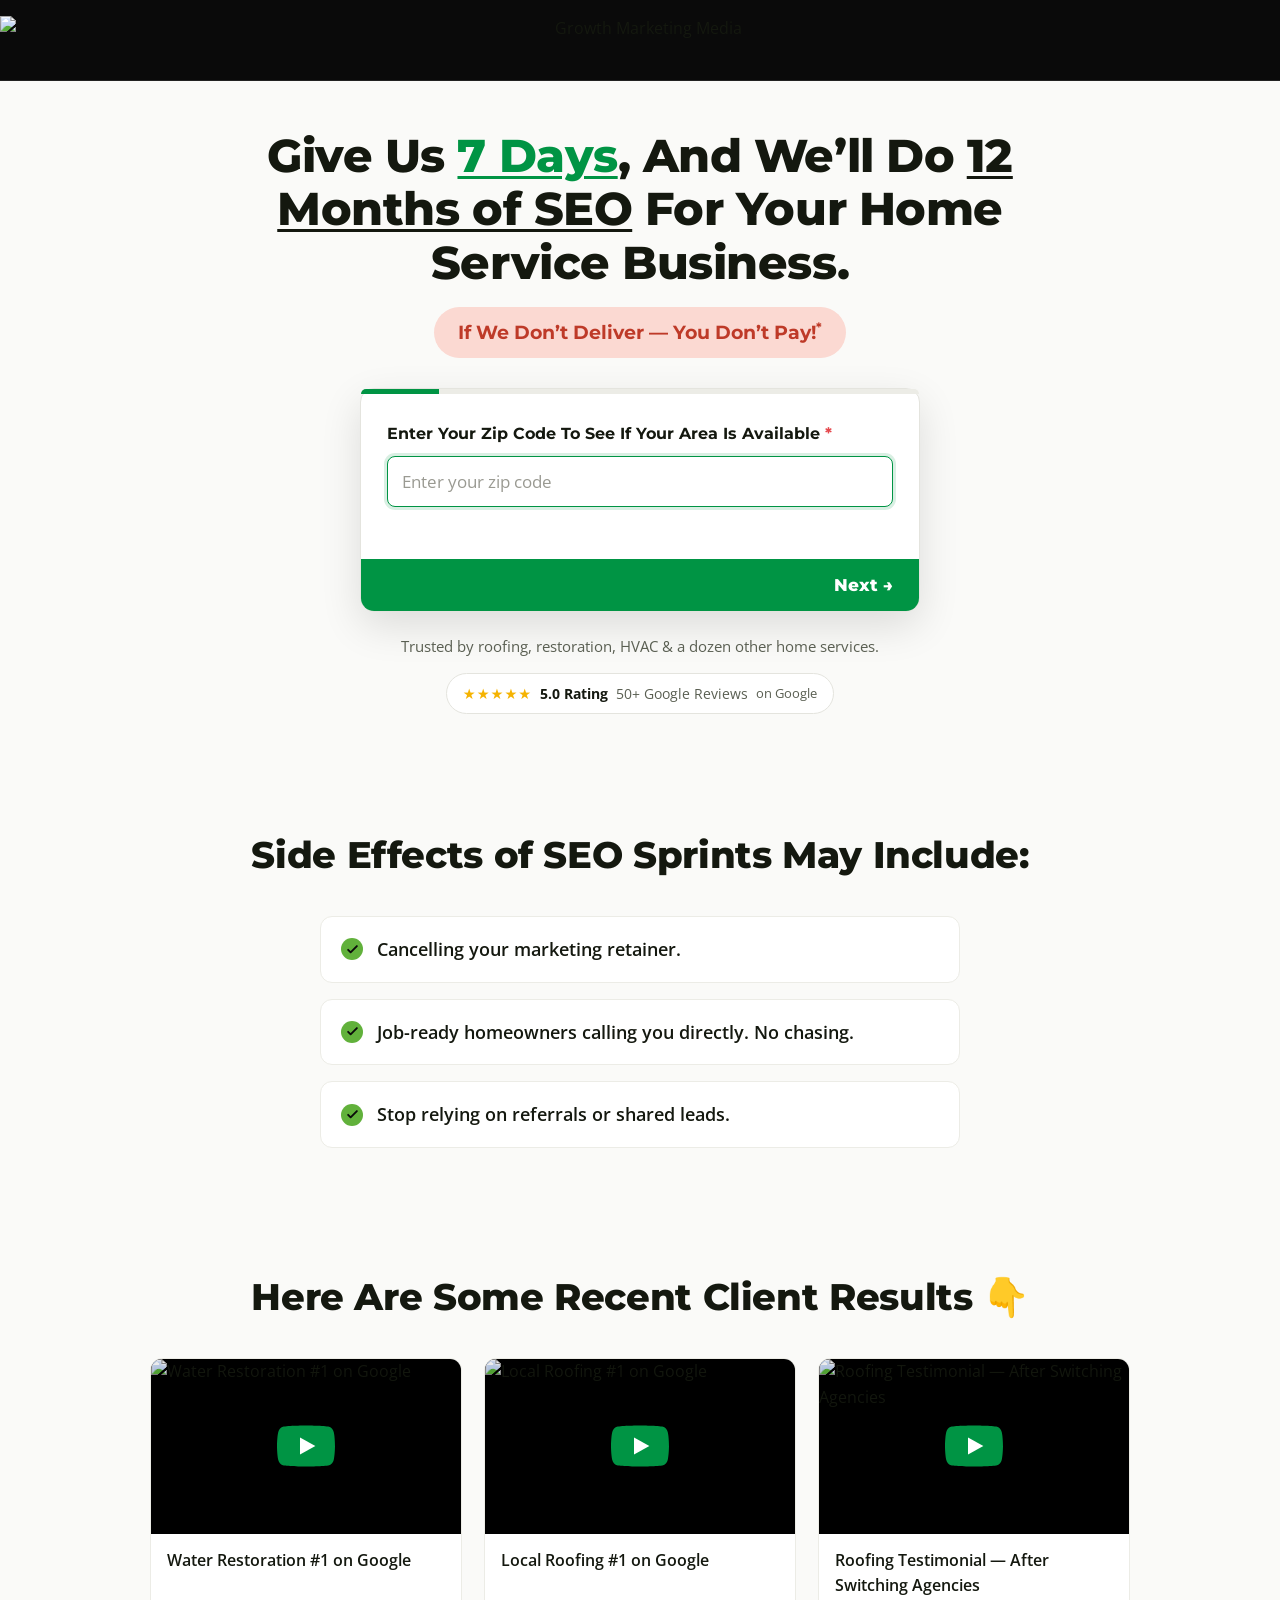
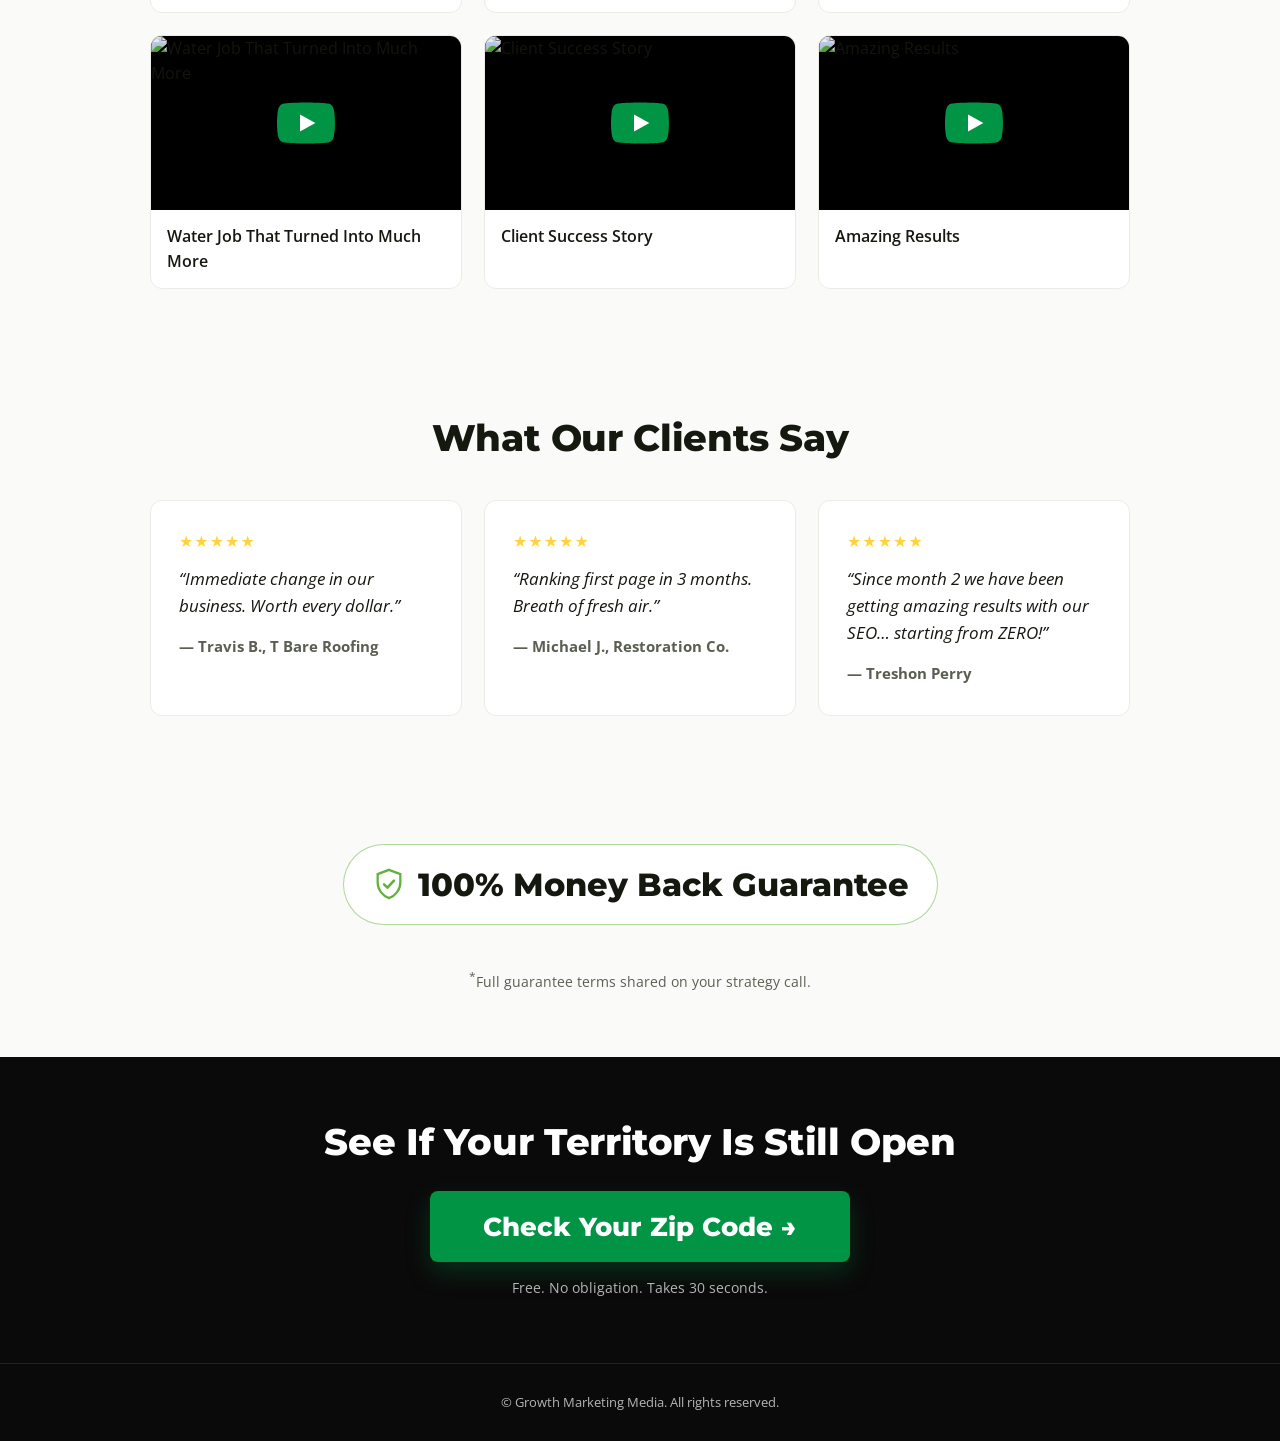
==== index.html @ 53effe3c "Remove link from terms & conditions text Co-Authored-By: Claude Opus 4.8 <noreply@anthropic.com>" ====
<!DOCTYPE html>
<html lang="en">
<head>
  <meta charset="UTF-8" />
  <meta name="viewport" content="width=device-width, initial-scale=1.0" />
  <link rel="icon" type="image/png" href="favicon.png" />
  <title>Give Us 7 Days, And We'll Do 12 Months of SEO | Growth Marketing Media</title>
  <meta name="description" content="Give us 7 days and we'll do 12 months of SEO for your home service business. If we don't deliver, you don't pay. 100% money back guarantee." />

  <link rel="preconnect" href="https://fonts.googleapis.com" />
  <link rel="preconnect" href="https://fonts.gstatic.com" crossorigin />
  <link href="https://fonts.googleapis.com/css2?family=Montserrat:wght@700;800&family=Open+Sans:wght@400;700&display=swap" rel="stylesheet" />

  <link rel="stylesheet" href="styles.css" />

  <!-- ============ Google Tag Manager (placeholder — replace GTM-XXXXXXX) ============ -->
  <script>
    // (function(w,d,s,l,i){w[l]=w[l]||[];w[l].push({'gtm.start':new Date().getTime(),event:'gtm.js'});var f=d.getElementsByTagName(s)[0],j=d.createElement(s),dl=l!='dataLayer'?'&l='+l:'';j.async=true;j.src='https://www.googletagmanager.com/gtm.js?id='+i+dl;f.parentNode.insertBefore(j,f);})(window,document,'script','dataLayer','GTM-XXXXXXX');
  </script>
  <!-- ============ End Google Tag Manager ============ -->

  <!-- Meta Pixel Code -->
  <script>
  !function(f,b,e,v,n,t,s)
  {if(f.fbq)return;n=f.fbq=function(){n.callMethod?
  n.callMethod.apply(n,arguments):n.queue.push(arguments)};
  if(!f._fbq)f._fbq=n;n.push=n;n.loaded=!0;n.version='2.0';
  n.queue=[];t=b.createElement(e);t.async=!0;
  t.src=v;s=b.getElementsByTagName(e)[0];
  s.parentNode.insertBefore(t,s)}(window, document,'script',
  'https://connect.facebook.net/en_US/fbevents.js');
  fbq('init', '284895002928666');
  fbq('init', '1673592186892757');
  fbq('track', 'PageView');
  </script>
  <noscript><img height="1" width="1" style="display:none"
  src="https://www.facebook.com/tr?id=284895002928666&ev=PageView&noscript=1"/></noscript>
  <noscript><img height="1" width="1" style="display:none"
  src="https://www.facebook.com/tr?id=1673592186892757&ev=PageView&noscript=1"/></noscript>
  <!-- End Meta Pixel Code -->
</head>
<body data-variant="A">
  <!-- ================= Header ================= -->
  <header class="site-header">
    <img src="https://growthmarketingco.com/images/logo.png" alt="Growth Marketing Media" />
  </header>

  <!-- ================= HERO — Variant A (7 Days / You Don't Pay) ================= -->
  <section class="hero">
    <div class="container">
      <h1>Give Us <u class="hl-green">7 Days</u>, And We&rsquo;ll Do <u>12 Months of SEO</u> For Your Home Service Business.</h1>
      <p class="pill-subhead">If We Don&rsquo;t Deliver &mdash; You Don&rsquo;t Pay!<sup>*</sup></p>
      <form class="multistep" novalidate>
        <div class="ms-bar"><i></i></div>
        <div class="ms-body">
          <!-- Step 1: Zip -->
          <div class="ms-step">
            <label>Enter Your Zip Code To See If Your Area Is Available <span class="req">*</span></label>
            <input class="ms-input" name="zip" type="text" inputmode="numeric" maxlength="5" placeholder="Enter your zip code" autocomplete="postal-code" />
          </div>
          <!-- Step 2: Service -->
          <div class="ms-step" hidden>
            <label>What service are you in? <span class="req">*</span></label>
            <input class="ms-input" name="service" type="text" placeholder="e.g. Roofing, Restoration, HVAC" autocomplete="off" />
          </div>
          <!-- Step 3: Problem -->
          <div class="ms-step" hidden>
            <label>Which problem is limiting your revenue growth? <span class="req">*</span></label>
            <div class="ms-dropdown">
              <input type="hidden" name="problem" value="" />
              <button type="button" class="ms-dd-toggle">
                <span class="ms-dd-label placeholder">Select one&hellip;</span>
                <svg class="ms-dd-caret" viewBox="0 0 12 8" xmlns="http://www.w3.org/2000/svg"><path d="M1 1l5 5 5-5" fill="none" stroke="#5A5F52" stroke-width="2" stroke-linecap="round" stroke-linejoin="round"/></svg>
              </button>
              <ul class="ms-dd-list" hidden>
                <li data-value="SEO is weak">SEO is weak</li>
                <li data-value="Ads aren't working or too expensive">Ads aren't working or too expensive</li>
                <li data-value="I have never marketed before">I have never marketed before</li>
                <li data-value="Insurance is unreliable">Insurance is unreliable</li>
                <li data-value="Other">Other</li>
              </ul>
            </div>
          </div>
          <!-- Step 3: Jobs / month -->
          <div class="ms-step" hidden>
            <label>How many jobs are you doing on average each month? <span class="req">*</span></label>
            <input class="ms-input" name="jobs_per_month" type="number" min="0" placeholder="e.g. 10" />
          </div>
          <!-- Step 3b: Investment -->
          <div class="ms-step" hidden>
            <label>How much do you have to invest in your business today? <span class="req">*</span></label>
            <div class="ms-dropdown">
              <input type="hidden" name="invest" value="" />
              <button type="button" class="ms-dd-toggle">
                <span class="ms-dd-label placeholder">Select one&hellip;</span>
                <svg class="ms-dd-caret" viewBox="0 0 12 8" xmlns="http://www.w3.org/2000/svg"><path d="M1 1l5 5 5-5" fill="none" stroke="#5A5F52" stroke-width="2" stroke-linecap="round" stroke-linejoin="round"/></svg>
              </button>
              <ul class="ms-dd-list" hidden>
                <li data-value="$0-$1000/mo">$0-$1000/mo</li>
                <li data-value="$1000-$2000/mo">$1000-$2000/mo</li>
                <li data-value="$2000/mo-$5000/mo">$2000/mo-$5000/mo</li>
                <li data-value="$5000-$10,000/mo">$5000-$10,000/mo</li>
              </ul>
            </div>
          </div>
          <!-- Step 4: Revenue -->
          <div class="ms-step" hidden>
            <label>What is the yearly revenue of your business? <span class="req">*</span></label>
            <div class="ms-dropdown">
              <input type="hidden" name="revenue" value="" />
              <button type="button" class="ms-dd-toggle">
                <span class="ms-dd-label placeholder">Select one&hellip;</span>
                <svg class="ms-dd-caret" viewBox="0 0 12 8" xmlns="http://www.w3.org/2000/svg"><path d="M1 1l5 5 5-5" fill="none" stroke="#5A5F52" stroke-width="2" stroke-linecap="round" stroke-linejoin="round"/></svg>
              </button>
              <ul class="ms-dd-list" hidden>
                <li data-value="$0-500K">$0-500K</li>
                <li data-value="$500K-$1M">$500K-$1M</li>
                <li data-value="$1M-$3M">$1M-$3M</li>
                <li data-value="$3M+">$3M+</li>
              </ul>
            </div>
          </div>
          <!-- Step 5: Contact -->
          <div class="ms-step" hidden>
            <label class="ms-label-top">Full Name <span class="req">*</span></label>
            <input class="ms-input" name="name" type="text" placeholder="Full Name" autocomplete="name" />
            <label class="ms-label-top">Name Of Your Company <span class="req">*</span></label>
            <input class="ms-input" name="company" type="text" placeholder="e.g. Steve&rsquo;s Roofing" autocomplete="organization" />
            <label class="ms-label-top">Phone <span class="req">*</span></label>
            <input class="ms-input" name="phone" type="tel" placeholder="Phone" autocomplete="tel" />
            <label class="ms-label-top">Email <span class="req">*</span></label>
            <input class="ms-input" name="email" type="email" placeholder="Email" autocomplete="email" />
            <label class="ms-check"><input name="terms" type="checkbox" /> <span>I agree to terms &amp; conditions provided by the company. By providing my phone number, I agree to receive text messages from the business.</span></label>
          </div>
          <div class="ms-error" aria-live="polite"></div>
        </div>
        <div class="ms-nav">
          <button type="button" class="ms-prev" hidden>&larr; Prev</button>
          <button type="button" class="ms-next">Next &rarr;</button>
          <button type="submit" class="ms-submit" hidden>Submit</button>
        </div>
      </form>
      <p class="trust-line">Trusted by roofing, restoration, HVAC &amp; a dozen other home services.</p>
      <span class="google-badge">
        <span class="stars">&#9733;&#9733;&#9733;&#9733;&#9733;</span>
        <span class="rating">5.0 Rating</span>
        <span class="reviews">50+ Google Reviews</span>
        <span class="g-label">on Google</span>
      </span>
    </div>
  </section>

  <!-- ================= BELOW THE FOLD ================= -->

  <!-- ----- Side Effects ----- -->
  <section class="section section-light">
    <div class="container">
      <h2 class="section-title">Side Effects of SEO Sprints May Include:</h2>
      <ul class="effects-list">
        <li>Cancelling your marketing retainer.</li>
        <li>Job-ready homeowners calling you directly. No chasing.</li>
        <li>Stop relying on referrals or shared leads.</li>
      </ul>
    </div>
  </section>

  <!-- ----- Client Results (videos) ----- -->
  <section class="section section-light">
    <div class="container">
      <h2 class="section-title">Here Are Some Recent Client Results &#128071;</h2>
      <div class="video-grid">
        <a class="video-card" href="https://www.youtube.com/watch?v=kqRKnn6uN8o" target="_blank" rel="noopener">
          <div class="video-thumb">
            <img src="https://img.youtube.com/vi/kqRKnn6uN8o/hqdefault.jpg" alt="Water Restoration #1 on Google" loading="lazy" />
            <span class="play"><svg viewBox="0 0 68 48" xmlns="http://www.w3.org/2000/svg"><path d="M66.5 7.7c-.8-2.9-2.5-5.4-5.4-6.2C55.8.1 34 0 34 0S12.2.1 6.9 1.5C4 2.3 2.3 4.8 1.5 7.7.1 13 0 24 0 24s.1 11 1.5 16.3c.8 2.9 2.5 5.4 5.4 6.2C12.2 47.9 34 48 34 48s21.8-.1 27.1-1.5c2.9-.8 4.6-3.3 5.4-6.2C67.9 35 68 24 68 24s-.1-11-1.5-16.3z" fill="#009444"/><path d="M27 34l18-10-18-10v20z" fill="#fff"/></svg></span>
          </div>
          <div class="vtitle">Water Restoration #1 on Google</div>
        </a>
        <a class="video-card" href="https://www.youtube.com/watch?v=AoOlJl_JYmI" target="_blank" rel="noopener">
          <div class="video-thumb">
            <img src="https://img.youtube.com/vi/AoOlJl_JYmI/hqdefault.jpg" alt="Local Roofing #1 on Google" loading="lazy" />
            <span class="play"><svg viewBox="0 0 68 48" xmlns="http://www.w3.org/2000/svg"><path d="M66.5 7.7c-.8-2.9-2.5-5.4-5.4-6.2C55.8.1 34 0 34 0S12.2.1 6.9 1.5C4 2.3 2.3 4.8 1.5 7.7.1 13 0 24 0 24s.1 11 1.5 16.3c.8 2.9 2.5 5.4 5.4 6.2C12.2 47.9 34 48 34 48s21.8-.1 27.1-1.5c2.9-.8 4.6-3.3 5.4-6.2C67.9 35 68 24 68 24s-.1-11-1.5-16.3z" fill="#009444"/><path d="M27 34l18-10-18-10v20z" fill="#fff"/></svg></span>
          </div>
          <div class="vtitle">Local Roofing #1 on Google</div>
        </a>
        <a class="video-card" href="https://www.youtube.com/watch?v=LcBj6KC1_JU" target="_blank" rel="noopener">
          <div class="video-thumb">
            <img src="https://img.youtube.com/vi/LcBj6KC1_JU/hqdefault.jpg" alt="Roofing Testimonial — After Switching Agencies" loading="lazy" />
            <span class="play"><svg viewBox="0 0 68 48" xmlns="http://www.w3.org/2000/svg"><path d="M66.5 7.7c-.8-2.9-2.5-5.4-5.4-6.2C55.8.1 34 0 34 0S12.2.1 6.9 1.5C4 2.3 2.3 4.8 1.5 7.7.1 13 0 24 0 24s.1 11 1.5 16.3c.8 2.9 2.5 5.4 5.4 6.2C12.2 47.9 34 48 34 48s21.8-.1 27.1-1.5c2.9-.8 4.6-3.3 5.4-6.2C67.9 35 68 24 68 24s-.1-11-1.5-16.3z" fill="#009444"/><path d="M27 34l18-10-18-10v20z" fill="#fff"/></svg></span>
          </div>
          <div class="vtitle">Roofing Testimonial &mdash; After Switching Agencies</div>
        </a>
        <a class="video-card" href="https://www.youtube.com/watch?v=RVPh9yJCx_Q" target="_blank" rel="noopener">
          <div class="video-thumb">
            <img src="https://img.youtube.com/vi/RVPh9yJCx_Q/hqdefault.jpg" alt="Water Job That Turned Into Much More" loading="lazy" />
            <span class="play"><svg viewBox="0 0 68 48" xmlns="http://www.w3.org/2000/svg"><path d="M66.5 7.7c-.8-2.9-2.5-5.4-5.4-6.2C55.8.1 34 0 34 0S12.2.1 6.9 1.5C4 2.3 2.3 4.8 1.5 7.7.1 13 0 24 0 24s.1 11 1.5 16.3c.8 2.9 2.5 5.4 5.4 6.2C12.2 47.9 34 48 34 48s21.8-.1 27.1-1.5c2.9-.8 4.6-3.3 5.4-6.2C67.9 35 68 24 68 24s-.1-11-1.5-16.3z" fill="#009444"/><path d="M27 34l18-10-18-10v20z" fill="#fff"/></svg></span>
          </div>
          <div class="vtitle">Water Job That Turned Into Much More</div>
        </a>
        <a class="video-card" href="https://www.youtube.com/watch?v=uoGgsMHXrVA" target="_blank" rel="noopener">
          <div class="video-thumb">
            <img src="https://img.youtube.com/vi/uoGgsMHXrVA/hqdefault.jpg" alt="Client Success Story" loading="lazy" />
            <span class="play"><svg viewBox="0 0 68 48" xmlns="http://www.w3.org/2000/svg"><path d="M66.5 7.7c-.8-2.9-2.5-5.4-5.4-6.2C55.8.1 34 0 34 0S12.2.1 6.9 1.5C4 2.3 2.3 4.8 1.5 7.7.1 13 0 24 0 24s.1 11 1.5 16.3c.8 2.9 2.5 5.4 5.4 6.2C12.2 47.9 34 48 34 48s21.8-.1 27.1-1.5c2.9-.8 4.6-3.3 5.4-6.2C67.9 35 68 24 68 24s-.1-11-1.5-16.3z" fill="#009444"/><path d="M27 34l18-10-18-10v20z" fill="#fff"/></svg></span>
          </div>
          <div class="vtitle">Client Success Story</div>
        </a>
        <a class="video-card" href="https://www.youtube.com/watch?v=iVF5B9qlUJM" target="_blank" rel="noopener">
          <div class="video-thumb">
            <img src="https://img.youtube.com/vi/iVF5B9qlUJM/hqdefault.jpg" alt="Amazing Results" loading="lazy" />
            <span class="play"><svg viewBox="0 0 68 48" xmlns="http://www.w3.org/2000/svg"><path d="M66.5 7.7c-.8-2.9-2.5-5.4-5.4-6.2C55.8.1 34 0 34 0S12.2.1 6.9 1.5C4 2.3 2.3 4.8 1.5 7.7.1 13 0 24 0 24s.1 11 1.5 16.3c.8 2.9 2.5 5.4 5.4 6.2C12.2 47.9 34 48 34 48s21.8-.1 27.1-1.5c2.9-.8 4.6-3.3 5.4-6.2C67.9 35 68 24 68 24s-.1-11-1.5-16.3z" fill="#009444"/><path d="M27 34l18-10-18-10v20z" fill="#fff"/></svg></span>
          </div>
          <div class="vtitle">Amazing Results</div>
        </a>
      </div>
    </div>
  </section>

  <!-- ----- Testimonials ----- -->
  <section class="section section-light">
    <div class="container">
      <h2 class="section-title">What Our Clients Say</h2>
      <div class="quotes-grid">
        <div class="quote-card">
          <div class="stars">&#9733;&#9733;&#9733;&#9733;&#9733;</div>
          <blockquote>&ldquo;Immediate change in our business. Worth every dollar.&rdquo;</blockquote>
          <cite>&mdash; Travis B., T Bare Roofing</cite>
        </div>
        <div class="quote-card">
          <div class="stars">&#9733;&#9733;&#9733;&#9733;&#9733;</div>
          <blockquote>&ldquo;Ranking first page in 3 months. Breath of fresh air.&rdquo;</blockquote>
          <cite>&mdash; Michael J., Restoration Co.</cite>
        </div>
        <div class="quote-card">
          <div class="stars">&#9733;&#9733;&#9733;&#9733;&#9733;</div>
          <blockquote>&ldquo;Since month 2 we have been getting amazing results with our SEO&hellip; starting from ZERO!&rdquo;</blockquote>
          <cite>&mdash; Treshon Perry</cite>
        </div>
      </div>
    </div>
  </section>

  <!-- ----- 100% Money Back Guarantee ----- -->
  <section class="section section-light">
    <div class="container">
      <div class="guarantee">
        <div class="guarantee-badge">
          <svg viewBox="0 0 24 24" xmlns="http://www.w3.org/2000/svg" aria-hidden="true"><path d="M12 2l8 3v6c0 5-3.4 9.4-8 11-4.6-1.6-8-6-8-11V5l8-3z" fill="none" stroke="#61B13B" stroke-width="1.6"/><path d="M8.5 12.2l2.4 2.4 4.6-5" fill="none" stroke="#61B13B" stroke-width="1.8" stroke-linecap="round" stroke-linejoin="round"/></svg>
          <span>100% Money Back Guarantee</span>
        </div>
        <p class="cta-micro"><sup>*</sup>Full guarantee terms shared on your strategy call.</p>
      </div>
    </div>
  </section>

  <!-- ----- Bottom CTA ----- -->
  <section class="section section-dark cta-block">
    <div class="container">
      <h2>See If Your Territory Is Still Open</h2>
      <button class="btn btn-lg btn-cta" data-scroll-to-form>Check Your Zip Code &rarr;</button>
      <p class="cta-micro">Free. No obligation. Takes 30 seconds.</p>
    </div>
  </section>

  <!-- ================= Footer ================= -->
  <footer class="site-footer">
    &copy; Growth Marketing Media. All rights reserved.
  </footer>

  <script src="script.js"></script>
</body>
</html>
---- styles.css ----
/* ==========================================================================
   GMM Lead-Gen Funnel — Shared Design System
   Brand matches growthmarketingco.com
   ========================================================================== */

:root {
  /* Colors */
  --bg-dark: #0A0A0A;
  --bg-dark-alt: #101510;
  --bg-light: #FAFAF8;
  --text-on-dark: #FFFFFF;
  --text-on-light: #14180F;
  --accent: #61B13B;
  --accent-hover: #4A8A2D;
  --border: #222222;
  --red: #E5484D;
  --yellow: #FFD43B;

  /* CTA + reference (closers.io) styling */
  --cta: #009444;
  --cta-hover: #007D39;
  --pill-bg: #FBD9D2;
  --pill-text: #BE3A28;
  --muted-on-dark: #B5B5B5;
  --muted-on-light: #5A5F52;

  /* Type */
  --font-head: 'Montserrat', system-ui, sans-serif;
  --font-body: 'Open Sans', system-ui, sans-serif;

  /* Layout */
  --maxw: 1080px;
  --radius: 8px;
}

* { box-sizing: border-box; margin: 0; padding: 0; }

html { scroll-behavior: smooth; }

body {
  font-family: var(--font-body);
  color: var(--text-on-light);
  background: var(--bg-light);
  line-height: 1.6;
  -webkit-font-smoothing: antialiased;
}

h1, h2, h3, h4 {
  font-family: var(--font-head);
  font-weight: 800;
  line-height: 1.15;
  letter-spacing: -0.01em;
}

img { max-width: 100%; display: block; }

.container { width: 100%; max-width: var(--maxw); margin: 0 auto; padding: 0 20px; }

/* ---------- Header ---------- */
.site-header {
  background: var(--bg-dark);
  padding: 16px 0;
  text-align: center;
  border-bottom: 1px solid var(--border);
}
.site-header img { height: 48px; max-height: 48px; width: auto; margin: 0 auto; }

/* ---------- Buttons ---------- */
.btn {
  display: inline-flex;
  align-items: center;
  justify-content: center;
  gap: 8px;
  background: var(--accent);
  color: #0A0A0A;
  font-family: var(--font-head);
  font-weight: 800;
  font-size: 1.05rem;
  text-decoration: none;
  border: none;
  border-radius: var(--radius);
  padding: 16px 32px;
  cursor: pointer;
  transition: background 0.18s ease, transform 0.18s ease;
  text-align: center;
}
.btn:hover { background: var(--accent-hover); transform: translateY(-1px); }
.btn-lg { font-size: 1.2rem; padding: 18px 40px; width: 100%; max-width: 420px; }

/* Red CTA (reference style) */
.btn-cta {
  background: var(--cta);
  color: #fff;
  font-size: clamp(1.2rem, 3vw, 1.6rem);
  padding: 20px 48px;
  border-radius: 8px;
  box-shadow: 0 10px 24px rgba(0,148,68,0.28);
}
.btn-cta:hover { background: var(--cta-hover); }

/* ---------- Multi-step lead form ---------- */
.multistep {
  max-width: 560px;
  margin: 0 auto;
  background: #fff;
  border: 1px solid #E4E4DE;
  border-radius: 14px;
  box-shadow: 0 14px 40px rgba(0,0,0,0.12);
  text-align: left;
}
.ms-bar { height: 5px; background: #ECECE6; overflow: hidden; border-radius: 13px 13px 0 0; }
.ms-bar > i { display: block; height: 100%; width: 20%; background: var(--cta); transition: width 0.3s ease; }
.ms-body { padding: 26px 26px 22px; }
.ms-step label {
  display: block;
  font-family: var(--font-head);
  font-weight: 700;
  font-size: 1.02rem;
  color: var(--text-on-light);
  margin-bottom: 10px;
}
.ms-step .ms-label-top { margin-top: 16px; }
.ms-step .ms-label-top:first-child { margin-top: 0; }
.req { color: var(--red); }
.ms-input {
  width: 100%;
  background: #fff;
  border: 1px solid #D6D6CF;
  border-radius: 8px;
  font-size: 1.05rem;
  font-family: var(--font-body);
  padding: 13px 14px;
  color: var(--text-on-light);
}
.ms-input::placeholder { color: #9A9A92; }
.ms-input:focus { outline: none; border-color: var(--cta); box-shadow: 0 0 0 3px rgba(0,148,68,0.15); }
select.ms-input { appearance: auto; cursor: pointer; }

/* custom dropdown (stays inside the card, wraps long options) */
.ms-dropdown { position: relative; }
.ms-dd-toggle {
  width: 100%;
  display: flex;
  align-items: center;
  justify-content: space-between;
  gap: 10px;
  background: #fff;
  border: 1px solid #D6D6CF;
  border-radius: 8px;
  font-size: 1.05rem;
  font-family: var(--font-body);
  padding: 13px 14px;
  color: var(--text-on-light);
  cursor: pointer;
  text-align: left;
  line-height: 1.3;
}
.ms-dd-toggle .ms-dd-label.placeholder { color: #9A9A92; }
.ms-dd-caret { width: 13px; height: 13px; flex: 0 0 auto; transition: transform 0.2s ease; }
.ms-dropdown.open .ms-dd-caret { transform: rotate(180deg); }
.ms-dropdown.open .ms-dd-toggle { border-color: var(--cta); box-shadow: 0 0 0 3px rgba(0,148,68,0.15); }
.ms-dd-list {
  position: absolute;
  left: 0; right: 0;
  top: calc(100% + 6px);
  z-index: 40;
  margin: 0;
  padding: 6px;
  list-style: none;
  background: #fff;
  border: 1px solid #E4E4DE;
  border-radius: 10px;
  box-shadow: 0 14px 36px rgba(0,0,0,0.14);
  max-height: 260px;
  overflow-y: auto;
}
.ms-dd-list li {
  padding: 11px 12px;
  border-radius: 7px;
  cursor: pointer;
  font-size: 1rem;
  line-height: 1.3;
}
.ms-dd-list li:hover { background: #EAF6E5; }
.ms-check {
  display: flex;
  gap: 10px;
  align-items: flex-start;
  margin-top: 18px;
  font-family: var(--font-body);
  font-weight: 400;
  font-size: 0.88rem;
  color: var(--muted-on-light);
}
.ms-check input { margin-top: 3px; flex: 0 0 auto; }
.ms-check a { color: var(--cta); }
.ms-error { color: var(--red); font-size: 0.85rem; min-height: 18px; margin-top: 12px; }
.ms-nav {
  display: flex;
  align-items: stretch;
  background: var(--cta);
  overflow: hidden;
  border-radius: 0 0 13px 13px;
}
.ms-nav button {
  background: transparent;
  border: none;
  color: #fff;
  font-family: var(--font-head);
  font-weight: 800;
  font-size: 1.05rem;
  padding: 16px 26px;
  cursor: pointer;
  transition: background 0.18s ease;
}
.ms-prev { margin-right: auto; }
.ms-next, .ms-submit { margin-left: auto; background: rgba(0,0,0,0.14); }
.ms-nav button:hover { background: rgba(0,0,0,0.2); }

/* ---------- Sections ---------- */
.section { padding: 64px 0; }
.section-dark { background: var(--bg-dark); color: var(--text-on-dark); }
.section-darker { background: var(--bg-dark-alt); color: var(--text-on-dark); }
.section-light { background: var(--bg-light); color: var(--text-on-light); }

/* ---------- Hero (light, VSL/closers.io style) ---------- */
.hero {
  background: var(--bg-light);
  color: var(--text-on-light);
  padding: 48px 0 56px;
  text-align: center;
}
.hero h1 {
  font-size: clamp(1.9rem, 4.6vw, 2.9rem);
  max-width: 900px;
  margin: 0 auto 18px;
  color: var(--text-on-light);
}
/* underlined keywords, like the reference */
.hero h1 u {
  text-decoration: underline;
  text-decoration-thickness: 3px;
  text-underline-offset: 4px;
}

/* salmon-pink pill subline */
.pill-subhead {
  display: inline-block;
  background: var(--pill-bg);
  color: var(--pill-text);
  font-family: var(--font-head);
  font-weight: 700;
  font-size: clamp(0.95rem, 2.2vw, 1.2rem);
  border-radius: 100px;
  padding: 10px 24px;
  margin: 0 auto 30px;
}
.pill-subhead sup { font-size: 0.7em; }

/* centered video slot */
.video-slot {
  max-width: 860px;
  margin: 0 auto 32px;
}
.video-frame {
  position: relative;
  width: 100%;
  aspect-ratio: 16 / 9;
  border-radius: 14px;
  overflow: hidden;
  background: #0A0A0A;
  box-shadow: 0 18px 50px rgba(0,0,0,0.18);
  border: 1px solid #E4E4DE;
}
.video-frame iframe,
.video-frame video { position: absolute; inset: 0; width: 100%; height: 100%; border: 0; }
.video-placeholder {
  position: absolute; inset: 0;
  display: flex; flex-direction: column;
  align-items: center; justify-content: center;
  gap: 14px;
  background:
    radial-gradient(120% 120% at 50% 0%, #1a1f17 0%, #0A0A0A 70%);
  color: #cfcfcf;
}
.video-placeholder .vp-play {
  width: 74px; height: 74px;
  display: flex; align-items: center; justify-content: center;
}
.video-placeholder .vp-play svg { width: 74px; height: 74px; }
.video-placeholder p { font-family: var(--font-head); font-weight: 700; font-size: 0.95rem; letter-spacing: 0.04em; text-transform: uppercase; }

.hl-yellow { color: var(--yellow); }
.hl-green { color: var(--cta); }

/* Trust line + Google badge */
.trust-line {
  font-size: 0.95rem;
  color: var(--muted-on-light);
  margin: 22px auto 14px;
  max-width: 560px;
}
.google-badge {
  display: inline-flex;
  align-items: center;
  gap: 8px;
  background: #fff;
  border: 1px solid #E4E4DE;
  border-radius: 100px;
  padding: 8px 16px;
  font-size: 0.9rem;
  color: var(--text-on-light);
}
.google-badge .stars { color: #F5B301; letter-spacing: 1px; }
.google-badge .rating { font-weight: 700; }
.google-badge .reviews { color: var(--muted-on-light); }
.google-badge .g-label { color: var(--muted-on-light); font-size: 0.82rem; }

/* ---------- Qualifier bar ---------- */
.qualifier {
  background: var(--bg-dark-alt);
  color: var(--text-on-dark);
  border-left: 4px solid var(--accent);
  text-align: center;
  padding: 18px 24px;
  font-size: 1rem;
  font-weight: 600;
}
.qualifier .container { max-width: 820px; }

/* ---------- Reasons grid ---------- */
.section-title {
  text-align: center;
  font-size: clamp(1.6rem, 4vw, 2.3rem);
  margin-bottom: 40px;
}
.reasons-grid {
  display: grid;
  grid-template-columns: repeat(2, 1fr);
  gap: 22px;
  max-width: 920px;
  margin: 0 auto;
}
.reason-card {
  background: #fff;
  border: 1px solid #ECECE6;
  border-radius: 12px;
  padding: 28px;
}
.reason-card .num {
  font-family: var(--font-head);
  font-weight: 800;
  font-size: 1.1rem;
  color: var(--accent);
  margin-bottom: 6px;
}
.reason-card h3 { font-size: 1.2rem; margin-bottom: 10px; }
.reason-card p { color: var(--muted-on-light); font-size: 0.98rem; }

/* ---------- Side effects list ---------- */
.effects-list {
  list-style: none;
  max-width: 640px;
  margin: 0 auto;
  display: grid;
  gap: 16px;
}
.effects-list li {
  position: relative;
  padding: 18px 22px 18px 56px;
  background: #fff;
  border: 1px solid #ECECE6;
  border-radius: 12px;
  font-size: 1.12rem;
  font-weight: 600;
  color: var(--text-on-light);
}
.effects-list li::before {
  content: "";
  position: absolute;
  left: 20px; top: 50%;
  width: 22px; height: 22px;
  transform: translateY(-50%);
  background: var(--accent);
  border-radius: 50%;
  background-image: url("data:image/svg+xml,%3Csvg xmlns='http://www.w3.org/2000/svg' viewBox='0 0 24 24'%3E%3Cpath fill='none' stroke='%230A0A0A' stroke-width='3' stroke-linecap='round' stroke-linejoin='round' d='M5 12.5l4 4 10-10'/%3E%3C/svg%3E");
  background-size: 15px;
  background-repeat: no-repeat;
  background-position: center;
}

/* ---------- Guarantee ---------- */
.guarantee { text-align: center; }
.guarantee-badge {
  display: inline-flex;
  align-items: center;
  gap: 12px;
  font-family: var(--font-head);
  font-weight: 800;
  font-size: clamp(1.4rem, 4vw, 2rem);
  color: var(--text-on-light);
  background: #fff;
  border: 1px solid rgba(97,177,59,0.5);
  border-radius: 100px;
  padding: 14px 28px;
  margin-bottom: 28px;
}
.guarantee-badge svg { width: 34px; height: 34px; flex: 0 0 auto; }

/* ---------- Video cards ---------- */
.video-grid {
  display: grid;
  grid-template-columns: repeat(3, 1fr);
  gap: 22px;
  max-width: 980px;
  margin: 0 auto;
}
.video-card {
  background: #fff;
  border: 1px solid #ECECE6;
  border-radius: 12px;
  overflow: hidden;
  text-decoration: none;
  color: var(--text-on-light);
  transition: transform 0.18s ease, border-color 0.18s ease, box-shadow 0.18s ease;
}
.video-card:hover { transform: translateY(-3px); border-color: var(--cta); box-shadow: 0 10px 28px rgba(0,0,0,0.10); }
.video-thumb { position: relative; aspect-ratio: 16/9; background: #000; }
.video-thumb img { width: 100%; height: 100%; object-fit: cover; opacity: 0.92; }
.video-thumb .play {
  position: absolute; inset: 0; margin: auto;
  width: 58px; height: 58px;
  display: flex; align-items: center; justify-content: center;
}
.video-thumb .play svg { width: 58px; height: 58px; filter: drop-shadow(0 2px 8px rgba(0,0,0,0.5)); }
.video-card .vtitle { padding: 14px 16px; font-weight: 600; font-size: 0.98rem; }

/* ---------- Testimonials ---------- */
.quotes-grid {
  display: grid;
  grid-template-columns: repeat(3, 1fr);
  gap: 22px;
  max-width: 980px;
  margin: 0 auto;
}
.quote-card {
  background: #fff;
  border: 1px solid #ECECE6;
  border-radius: 12px;
  padding: 28px;
}
.quote-card .stars { color: var(--yellow); margin-bottom: 12px; letter-spacing: 1px; }
.quote-card blockquote { font-size: 1.05rem; font-style: italic; margin-bottom: 14px; }
.quote-card cite { font-style: normal; font-weight: 700; color: var(--muted-on-light); font-size: 0.92rem; }

/* ---------- Bottom CTA ---------- */
.cta-block { text-align: center; }
.cta-block h2 { font-size: clamp(1.6rem, 4vw, 2.3rem); margin-bottom: 28px; }
.cta-micro { color: var(--muted-on-light); font-size: 0.9rem; margin-top: 14px; }
.section-dark .cta-micro { color: var(--muted-on-dark); }

/* ---------- Modal ---------- */
.modal-overlay {
  position: fixed; inset: 0;
  background: rgba(0,0,0,0.72);
  display: none;
  align-items: center; justify-content: center;
  z-index: 1000;
  padding: 20px;
}
.modal-overlay.open { display: flex; }
.modal-card {
  background: #111;
  color: #fff;
  border: 1px solid var(--cta);
  border-radius: 14px;
  width: 100%; max-width: 420px;
  padding: 36px 30px 32px;
  position: relative;
  text-align: center;
}
.modal-card h3 { font-size: 1.4rem; margin-bottom: 8px; }
.modal-card p { color: var(--muted-on-dark); font-size: 0.95rem; margin-bottom: 22px; }
.modal-close {
  position: absolute; top: 14px; right: 16px;
  background: none; border: none; color: #888;
  font-size: 1.6rem; cursor: pointer; line-height: 1;
}
.modal-close:hover { color: #fff; }
.modal-card input {
  width: 100%;
  background: #0A0A0A;
  border: 1px solid var(--border);
  border-radius: var(--radius);
  color: #fff;
  font-size: 1.1rem;
  padding: 14px 16px;
  margin-bottom: 8px;
  text-align: center;
  letter-spacing: 2px;
}
.modal-card input:focus { outline: none; border-color: var(--cta); }
.modal-error { color: var(--red); font-size: 0.85rem; min-height: 18px; margin-bottom: 14px; text-align: left; }
.modal-card .btn { width: 100%; }
.modal-card .btn-cta {
  font-size: 1.2rem;
  padding: 16px 20px;
  white-space: nowrap;
}

/* ---------- Calendar / confirmation pages ---------- */
.page-intro { text-align: center; padding: 56px 0 24px; }
.page-intro h1 { font-size: clamp(1.7rem, 4vw, 2.6rem); margin-bottom: 14px; }
.page-intro p { color: var(--muted-on-dark); font-size: 1.1rem; max-width: 600px; margin: 0 auto; }

/* Territory "available" headline + live blinking dot */
.territory-headline {
  color: #fff;
  font-size: clamp(1.7rem, 4.4vw, 2.8rem);
  line-height: 1.2;
  margin-bottom: 12px;
}
.blink-dot {
  display: inline-block;
  width: 21px; height: 21px;
  vertical-align: middle;
  margin-left: 16px;
  border-radius: 50%;
  background: #2ECC40;
  box-shadow: 0 0 8px 1px rgba(46,204,64,0.9);
  animation: territory-pulse 1.3s ease-out infinite;
}
@keyframes territory-pulse {
  0%   { box-shadow: 0 0 8px 1px rgba(46,204,64,0.9), 0 0 0 0 rgba(46,204,64,0.7); opacity: 1; }
  70%  { box-shadow: 0 0 8px 1px rgba(46,204,64,0.9), 0 0 0 14px rgba(46,204,64,0); opacity: 0.65; }
  100% { box-shadow: 0 0 8px 1px rgba(46,204,64,0.9), 0 0 0 0 rgba(46,204,64,0); opacity: 1; }
}
@media (prefers-reduced-motion: reduce) { .blink-dot { animation: none; } }
.page-subhead {
  font-family: var(--font-head);
  font-weight: 800;
  color: var(--text-on-dark);
  font-size: clamp(1.2rem, 2.6vw, 1.55rem);
  margin-bottom: 8px;
}
.calendar-wrap { max-width: 900px; margin: 0 auto 64px; padding: 0 16px; }
.calendar-wrap iframe { width: 100%; min-height: 700px; border: none; border-radius: 12px; background: #fff; }

.confirm-body { max-width: 620px; margin: 0 auto; text-align: center; color: var(--muted-on-dark); font-size: 1.1rem; }
.confirm-body p { margin-bottom: 16px; }
.cal-buttons { display: flex; gap: 14px; justify-content: center; flex-wrap: wrap; margin: 28px 0 8px; }
.cal-buttons .btn { background: transparent; color: var(--accent); border: 1px solid var(--accent); }
.cal-buttons .btn:hover { background: var(--accent); color: #0A0A0A; }

/* ---------- Footer (no links, just legal) ---------- */
.site-footer {
  background: var(--bg-dark);
  color: var(--muted-on-dark);
  text-align: center;
  padding: 28px 20px;
  font-size: 0.82rem;
  border-top: 1px solid var(--border);
}

/* ---------- Responsive ---------- */
@media (max-width: 820px) {
  .reasons-grid { grid-template-columns: 1fr; }
  .video-grid { grid-template-columns: 1fr; }
  .quotes-grid { grid-template-columns: 1fr; }
  .section { padding: 48px 0; }
}
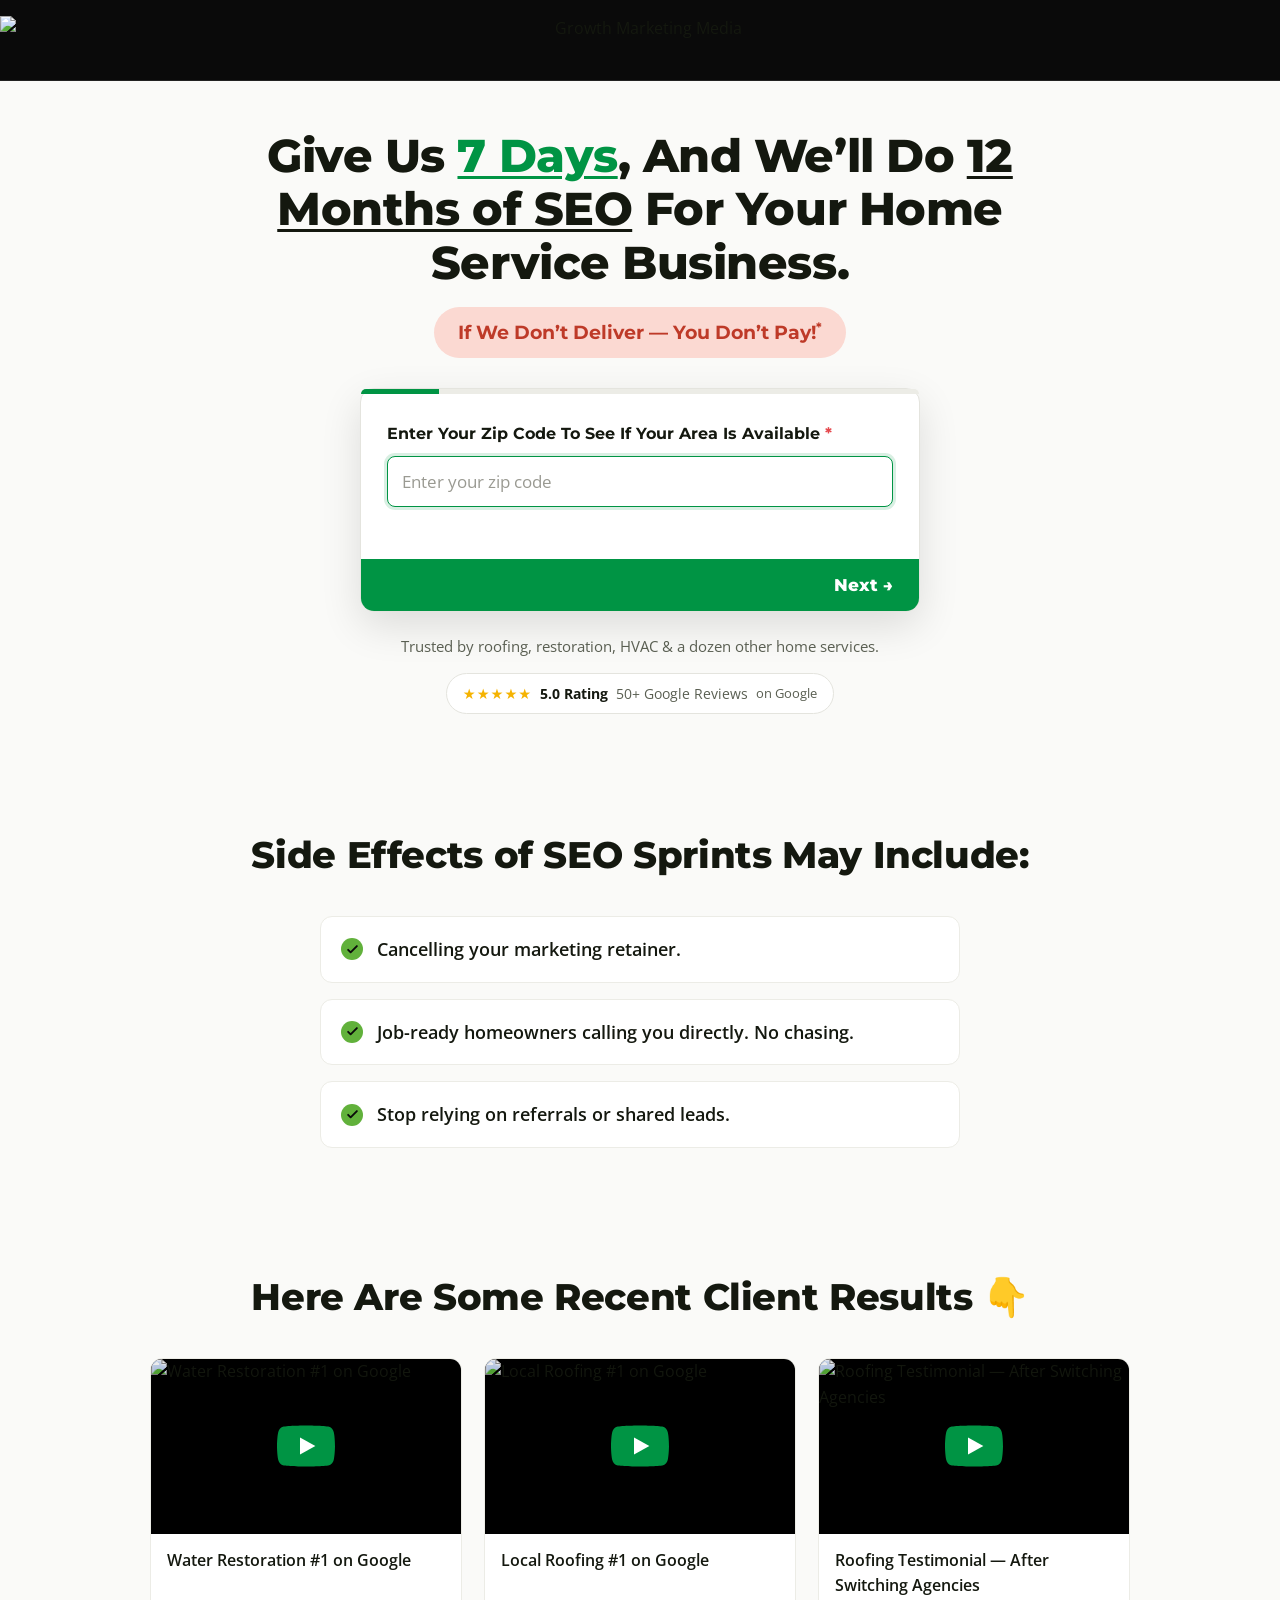
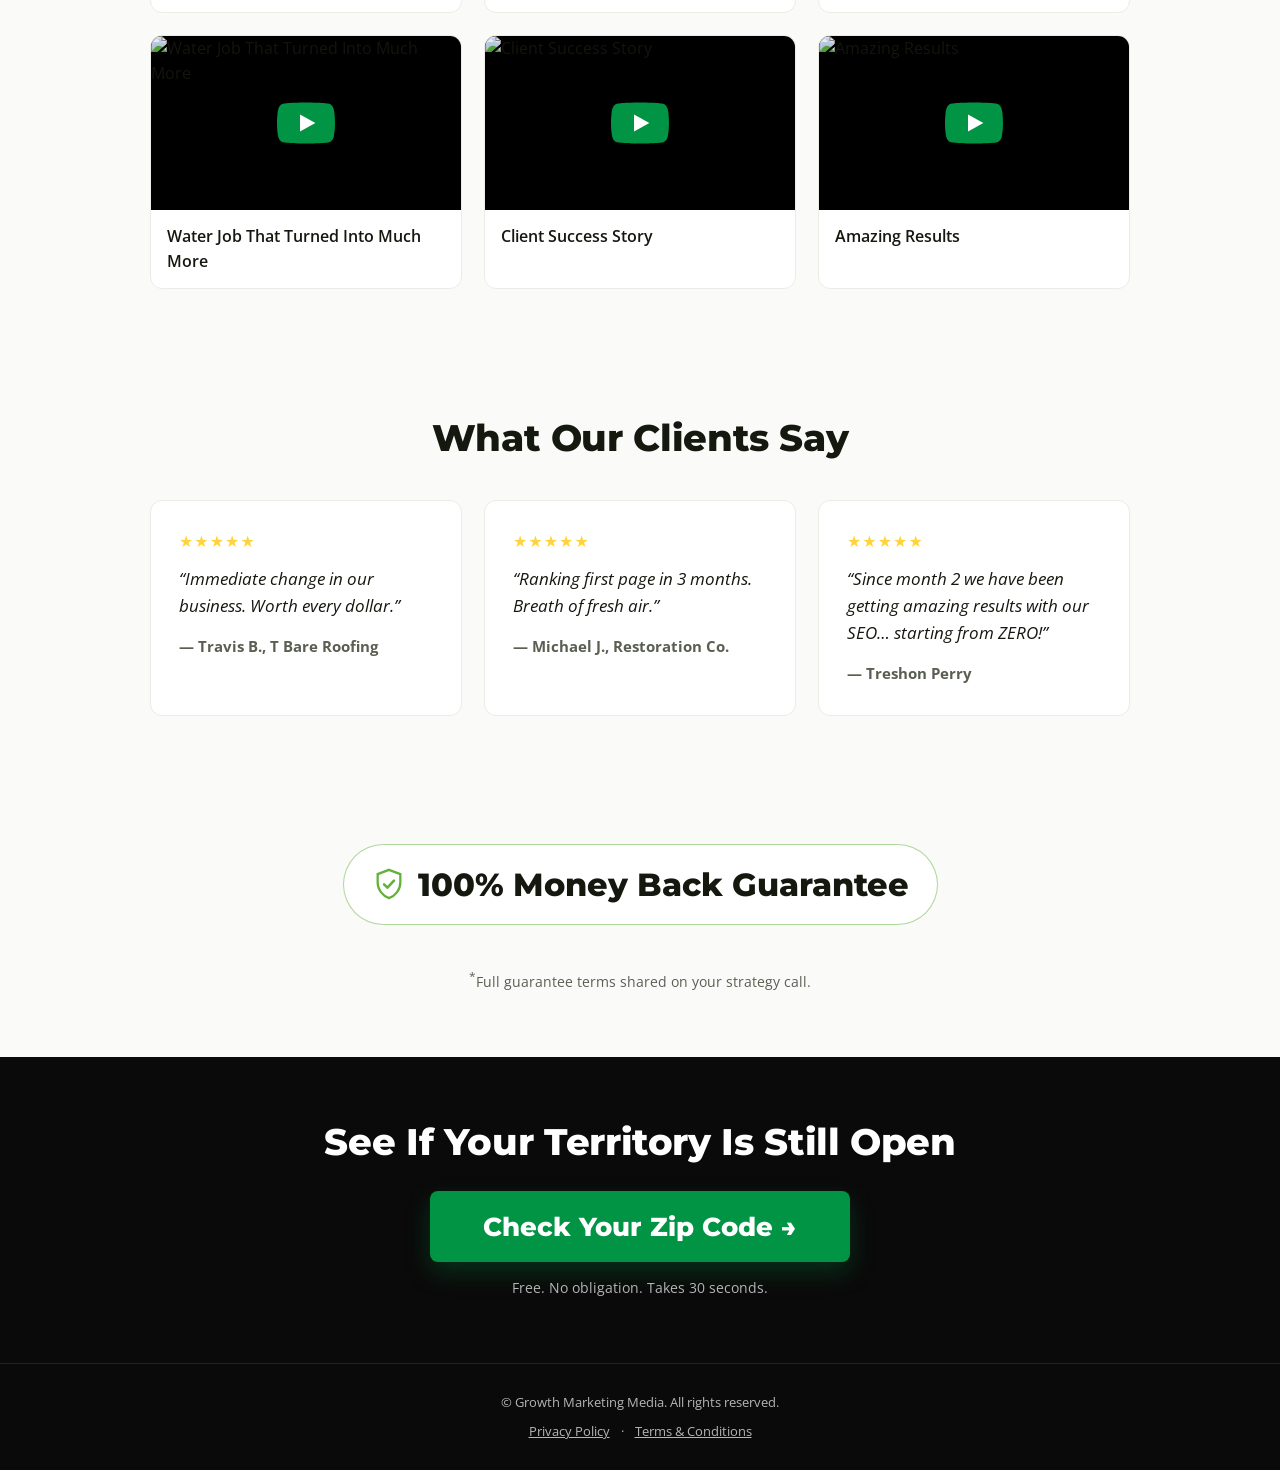
==== commit 06e0c0ac: "Add Privacy Policy and Terms links to footer Co-Authored-By: Claude Opus 4.8 <noreply@anthropic.com>" ====
--- a/index.html
+++ b/index.html
@@ -264,6 +264,11 @@
   <!-- ================= Footer ================= -->
   <footer class="site-footer">
     &copy; Growth Marketing Media. All rights reserved.
+    <div class="footer-links">
+      <a href="https://growthmarketingco.com/privacy-policy-gmm" target="_blank" rel="noopener">Privacy Policy</a>
+      <span class="sep" aria-hidden="true">&middot;</span>
+      <a href="https://growthmarketingco.com/terms-and-conditions" target="_blank" rel="noopener">Terms &amp; Conditions</a>
+    </div>
   </footer>
 
   <script src="script.js"></script>
--- a/styles.css
+++ b/styles.css
@@ -561,6 +561,19 @@
   font-size: 0.82rem;
   border-top: 1px solid var(--border);
 }
+.footer-links {
+  margin-top: 8px;
+}
+.footer-links a {
+  color: var(--muted-on-dark);
+  text-decoration: underline;
+}
+.footer-links a:hover {
+  color: #fff;
+}
+.footer-links .sep {
+  margin: 0 8px;
+}
 
 /* ---------- Responsive ---------- */
 @media (max-width: 820px) {
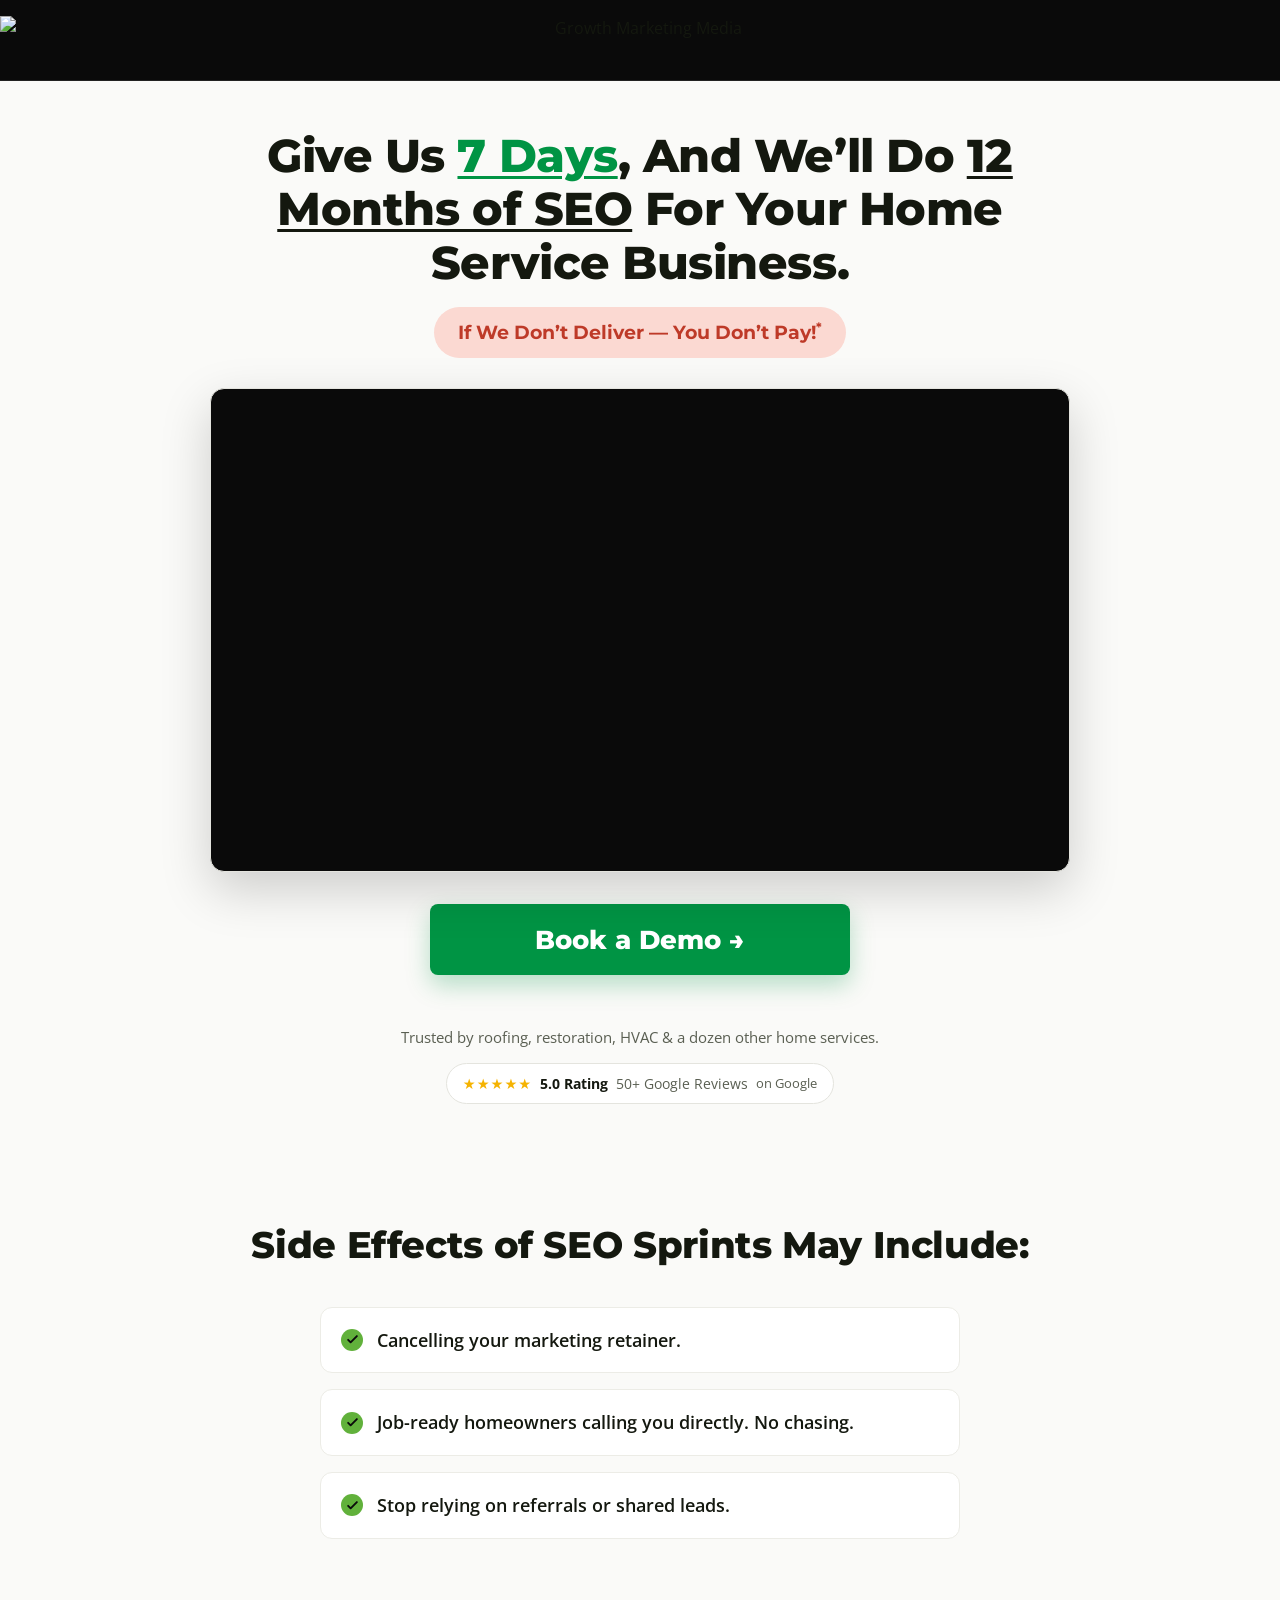
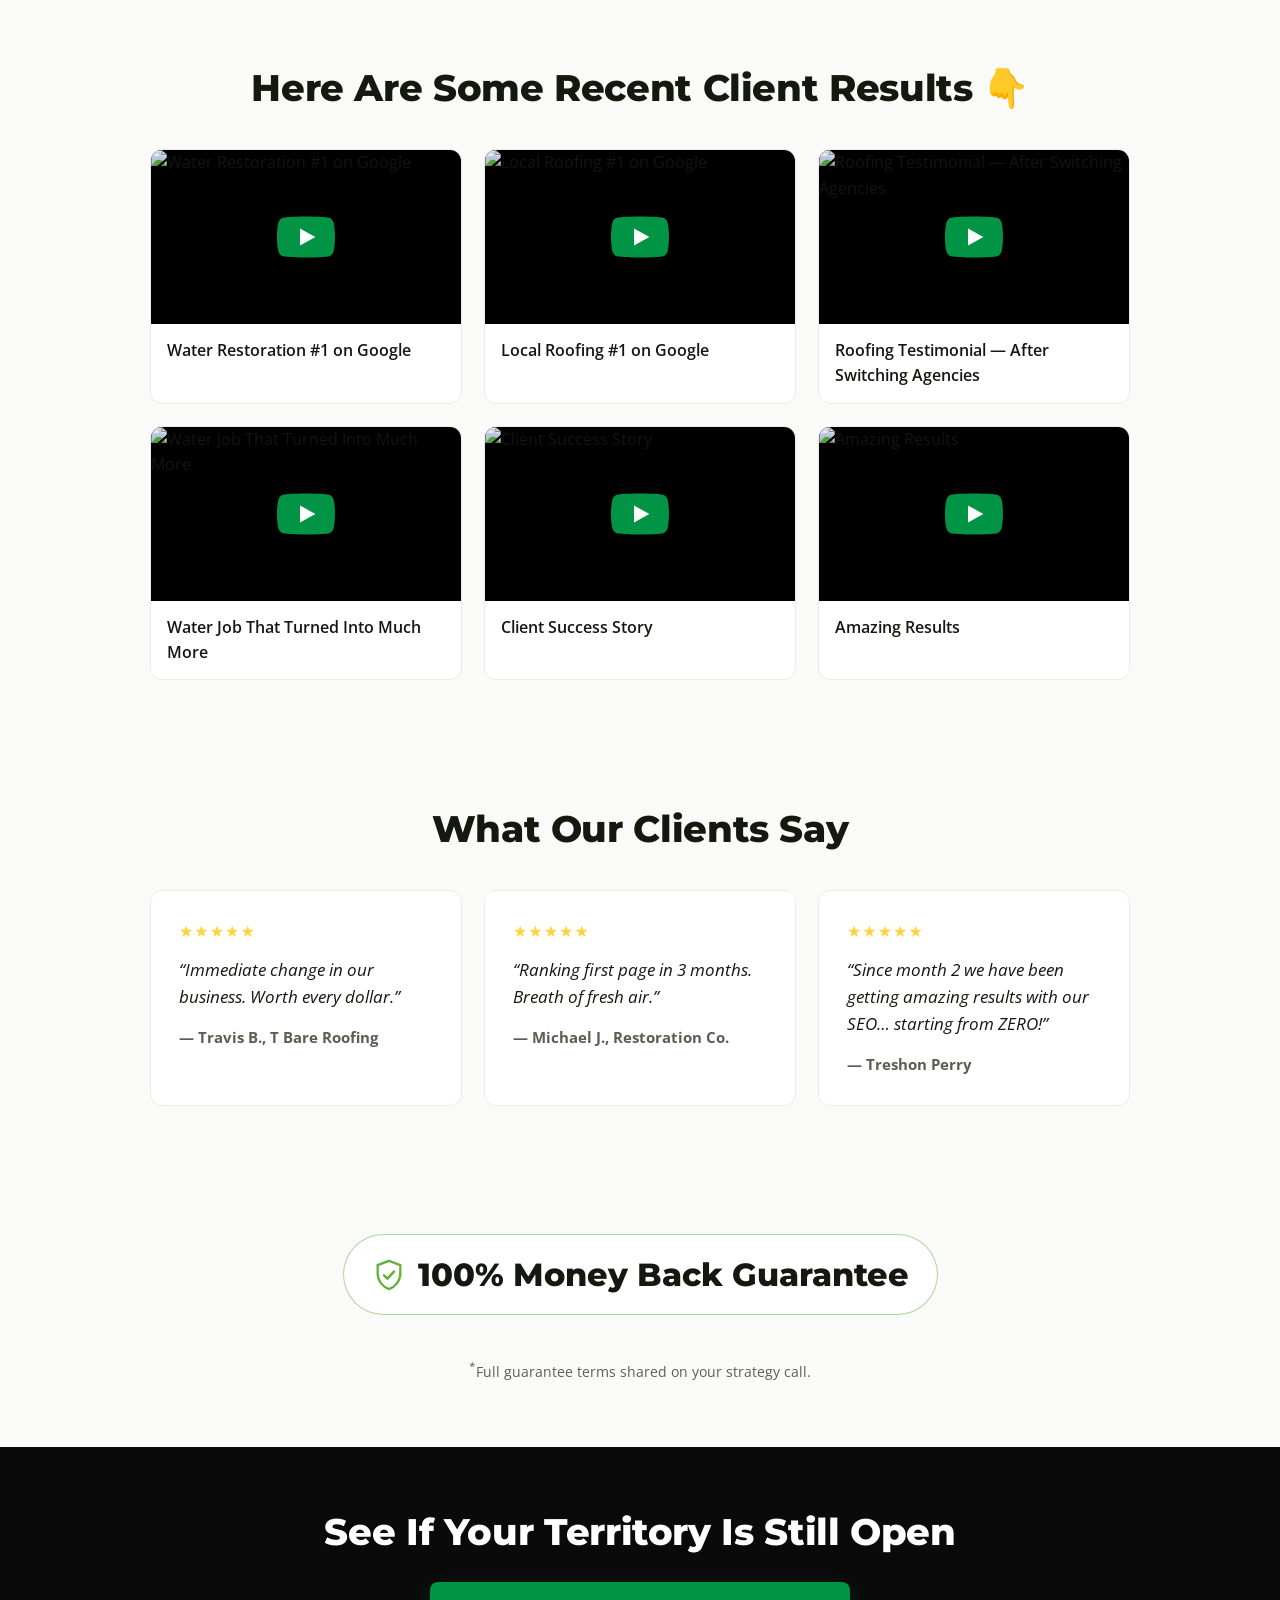
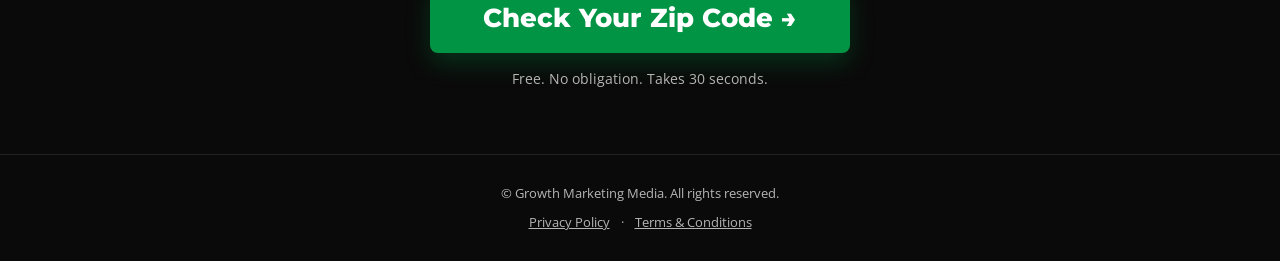
==== commit 3e227e78: "Hero: Wistia VSL + Book a Demo CTA in place of the zip opt-in The zip field was the first thing on t" ====
--- a/index.html
+++ b/index.html
@@ -12,6 +12,11 @@
   <link href="https://fonts.googleapis.com/css2?family=Montserrat:wght@700;800&family=Open+Sans:wght@400;700&display=swap" rel="stylesheet" />
 
   <link rel="stylesheet" href="styles.css" />
+
+  <!-- ============ Wistia VSL player ============ -->
+  <script src="https://fast.wistia.com/player.js" async></script>
+  <script src="https://fast.wistia.com/embed/tet7ooa6ew.js" async type="module"></script>
+  <style>wistia-player[media-id='tet7ooa6ew']:not(:defined) { background: center / contain no-repeat url('https://fast.wistia.com/embed/medias/tet7ooa6ew/swatch'); display: block; filter: blur(5px); padding-top: 56.25%; }</style>
 
   <!-- ============ Google Tag Manager (placeholder — replace GTM-XXXXXXX) ============ -->
   <script>
@@ -30,11 +35,25 @@
   s.parentNode.insertBefore(t,s)}(window, document,'script',
   'https://connect.facebook.net/en_US/fbevents.js');
   fbq('init', '284895002928666');
-  fbq('init', '1673592186892757');
   fbq('track', 'PageView');
   </script>
   <noscript><img height="1" width="1" style="display:none"
   src="https://www.facebook.com/tr?id=284895002928666&ev=PageView&noscript=1"/></noscript>
+  <!-- End Meta Pixel Code -->
+
+  <!-- Meta Pixel Code -->
+  <script>
+  !function(f,b,e,v,n,t,s)
+  {if(f.fbq)return;n=f.fbq=function(){n.callMethod?
+  n.callMethod.apply(n,arguments):n.queue.push(arguments)};
+  if(!f._fbq)f._fbq=n;n.push=n;n.loaded=!0;n.version='2.0';
+  n.queue=[];t=b.createElement(e);t.async=!0;
+  t.src=v;s=b.getElementsByTagName(e)[0];
+  s.parentNode.insertBefore(t,s)}(window, document,'script',
+  'https://connect.facebook.net/en_US/fbevents.js');
+  fbq('init', '1673592186892757');
+  fbq('track', 'PageView');
+  </script>
   <noscript><img height="1" width="1" style="display:none"
   src="https://www.facebook.com/tr?id=1673592186892757&ev=PageView&noscript=1"/></noscript>
   <!-- End Meta Pixel Code -->
@@ -50,7 +69,13 @@
     <div class="container">
       <h1>Give Us <u class="hl-green">7 Days</u>, And We&rsquo;ll Do <u>12 Months of SEO</u> For Your Home Service Business.</h1>
       <p class="pill-subhead">If We Don&rsquo;t Deliver &mdash; You Don&rsquo;t Pay!<sup>*</sup></p>
-      <form class="multistep" novalidate>
+      <div class="video-slot">
+        <div class="video-frame">
+          <wistia-player media-id="tet7ooa6ew" aspect="1.7777777777777777"></wistia-player>
+        </div>
+      </div>
+      <button type="button" class="btn btn-lg btn-cta video-cta" data-scroll-to-form>Book a Demo &rarr;</button>
+      <form class="multistep" novalidate hidden>
         <div class="ms-bar"><i></i></div>
         <div class="ms-body">
           <!-- Step 1: Zip -->
@@ -122,15 +147,23 @@
           </div>
           <!-- Step 5: Contact -->
           <div class="ms-step" hidden>
-            <label class="ms-label-top">Full Name <span class="req">*</span></label>
-            <input class="ms-input" name="name" type="text" placeholder="Full Name" autocomplete="name" />
+            <div class="ms-name-row">
+              <div>
+                <label class="ms-label-top">First name <span class="req">*</span></label>
+                <input class="ms-input" name="first_name" type="text" placeholder="First name" autocomplete="given-name" />
+              </div>
+              <div>
+                <label class="ms-label-top">Last name <span class="req">*</span></label>
+                <input class="ms-input" name="last_name" type="text" placeholder="Last name" autocomplete="family-name" />
+              </div>
+            </div>
             <label class="ms-label-top">Name Of Your Company <span class="req">*</span></label>
             <input class="ms-input" name="company" type="text" placeholder="e.g. Steve&rsquo;s Roofing" autocomplete="organization" />
             <label class="ms-label-top">Phone <span class="req">*</span></label>
             <input class="ms-input" name="phone" type="tel" placeholder="Phone" autocomplete="tel" />
             <label class="ms-label-top">Email <span class="req">*</span></label>
             <input class="ms-input" name="email" type="email" placeholder="Email" autocomplete="email" />
-            <label class="ms-check"><input name="terms" type="checkbox" /> <span>I agree to terms &amp; conditions provided by the company. By providing my phone number, I agree to receive text messages from the business.</span></label>
+            <label class="ms-check"><input name="terms" type="checkbox" required /> <span>I agree to the terms &amp; conditions provided by the company. By providing my phone number, I agree to receive text messages from the business. I also consent to a <strong>soft credit check</strong> to confirm eligibility &mdash; this will <strong>not</strong> affect my credit score and is not visible to lenders.</span></label>
           </div>
           <div class="ms-error" aria-live="polite"></div>
         </div>
--- a/styles.css
+++ b/styles.css
@@ -273,7 +273,8 @@
   border: 1px solid #E4E4DE;
 }
 .video-frame iframe,
-.video-frame video { position: absolute; inset: 0; width: 100%; height: 100%; border: 0; }
+.video-frame video,
+.video-frame wistia-player { position: absolute; inset: 0; width: 100%; height: 100%; border: 0; }
 .video-placeholder {
   position: absolute; inset: 0;
   display: flex; flex-direction: column;
@@ -289,6 +290,12 @@
 }
 .video-placeholder .vp-play svg { width: 74px; height: 74px; }
 .video-placeholder p { font-family: var(--font-head); font-weight: 700; font-size: 0.95rem; letter-spacing: 0.04em; text-transform: uppercase; }
+
+/* CTA under the hero video — reveals the multi-step form */
+.video-cta { margin-bottom: 28px; }
+/* The form starts hidden and is revealed by the hero CTA. [hidden] alone would
+   do it; this guards against a later display rule on .multistep winning out. */
+.multistep[hidden] { display: none; }
 
 .hl-yellow { color: var(--yellow); }
 .hl-green { color: var(--cta); }
@@ -582,3 +589,9 @@
   .quotes-grid { grid-template-columns: 1fr; }
   .section { padding: 48px 0; }
 }
+
+/* First/Last name pair — side by side so splitting the field does not make
+   the form visibly longer. Stacks on narrow screens. */
+.ms-name-row { display: grid; grid-template-columns: 1fr 1fr; gap: 12px; }
+.ms-name-row .ms-label-top { margin-top: 0; }
+@media (max-width: 480px) { .ms-name-row { grid-template-columns: 1fr; } }
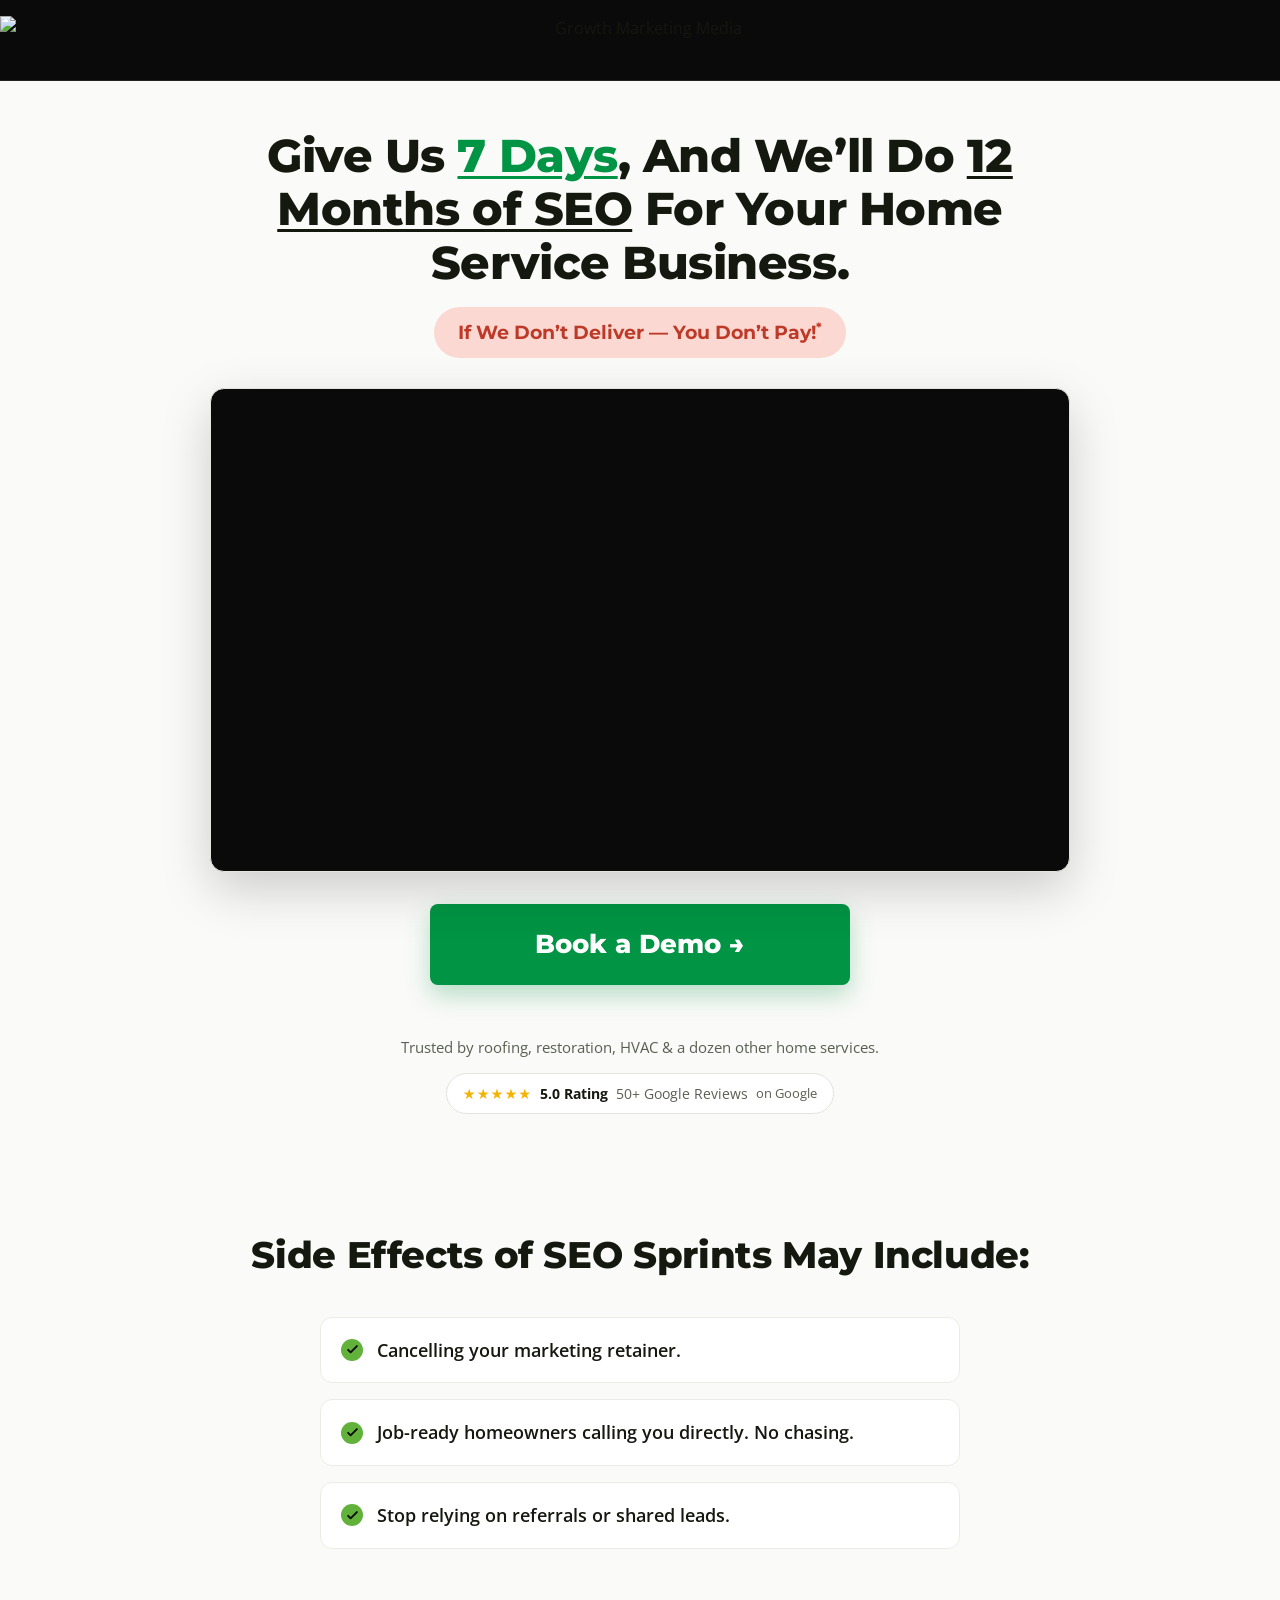
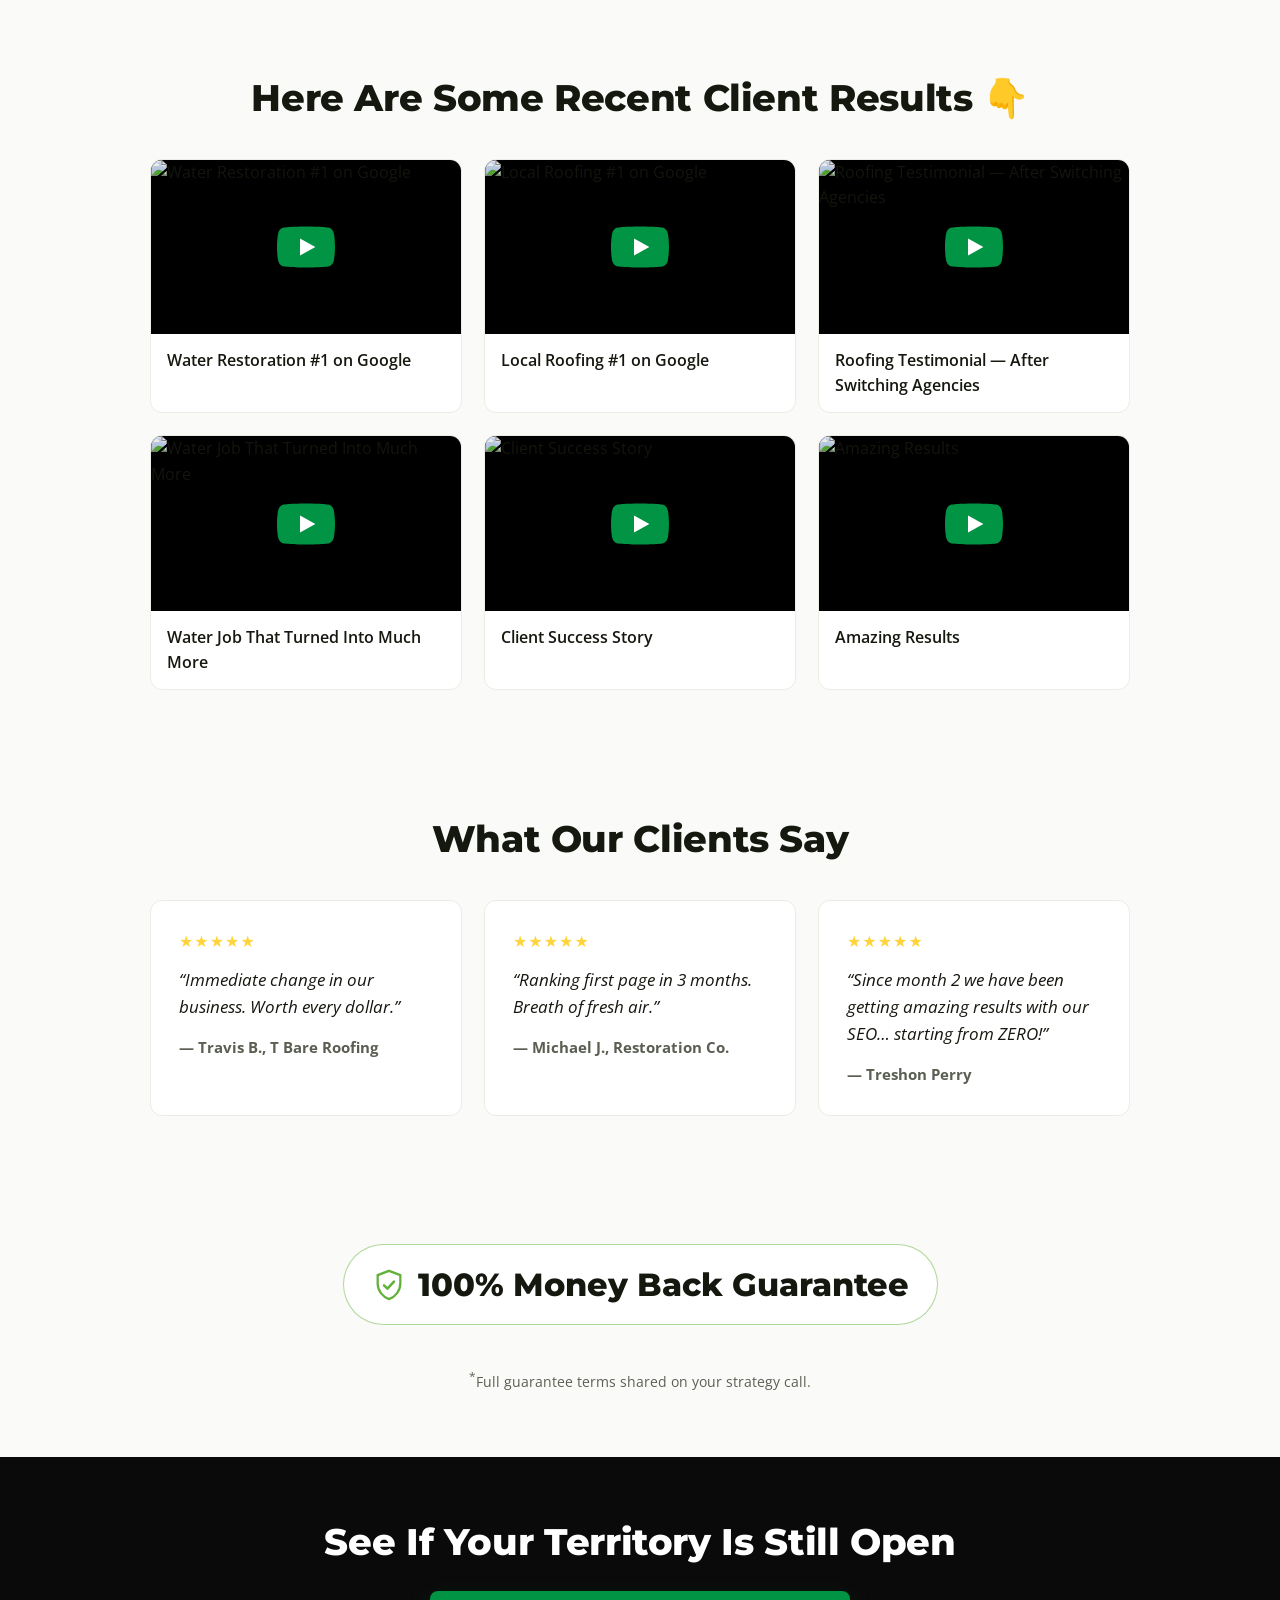
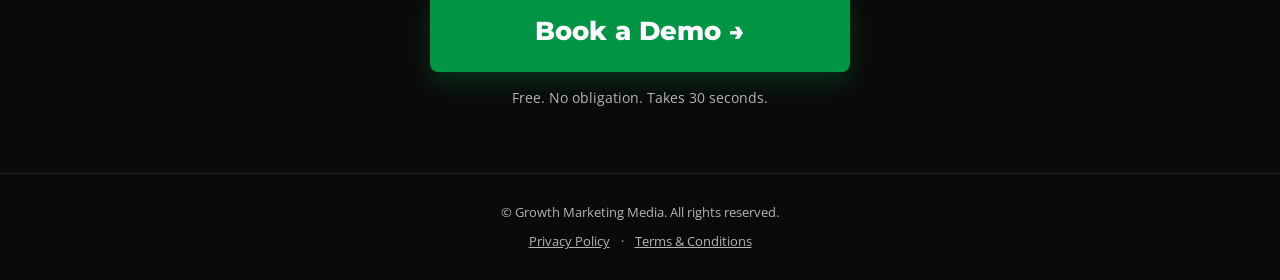
==== commit 3b5abd19: "Move lead capture to book-now and cut it to what LeadFi actually needs The hero CTA now goes straigh" ====
--- a/index.html
+++ b/index.html
@@ -74,105 +74,7 @@
           <wistia-player media-id="tet7ooa6ew" aspect="1.7777777777777777"></wistia-player>
         </div>
       </div>
-      <button type="button" class="btn btn-lg btn-cta video-cta" data-scroll-to-form>Book a Demo &rarr;</button>
-      <form class="multistep" novalidate hidden>
-        <div class="ms-bar"><i></i></div>
-        <div class="ms-body">
-          <!-- Step 1: Zip -->
-          <div class="ms-step">
-            <label>Enter Your Zip Code To See If Your Area Is Available <span class="req">*</span></label>
-            <input class="ms-input" name="zip" type="text" inputmode="numeric" maxlength="5" placeholder="Enter your zip code" autocomplete="postal-code" />
-          </div>
-          <!-- Step 2: Service -->
-          <div class="ms-step" hidden>
-            <label>What service are you in? <span class="req">*</span></label>
-            <input class="ms-input" name="service" type="text" placeholder="e.g. Roofing, Restoration, HVAC" autocomplete="off" />
-          </div>
-          <!-- Step 3: Problem -->
-          <div class="ms-step" hidden>
-            <label>Which problem is limiting your revenue growth? <span class="req">*</span></label>
-            <div class="ms-dropdown">
-              <input type="hidden" name="problem" value="" />
-              <button type="button" class="ms-dd-toggle">
-                <span class="ms-dd-label placeholder">Select one&hellip;</span>
-                <svg class="ms-dd-caret" viewBox="0 0 12 8" xmlns="http://www.w3.org/2000/svg"><path d="M1 1l5 5 5-5" fill="none" stroke="#5A5F52" stroke-width="2" stroke-linecap="round" stroke-linejoin="round"/></svg>
-              </button>
-              <ul class="ms-dd-list" hidden>
-                <li data-value="SEO is weak">SEO is weak</li>
-                <li data-value="Ads aren't working or too expensive">Ads aren't working or too expensive</li>
-                <li data-value="I have never marketed before">I have never marketed before</li>
-                <li data-value="Insurance is unreliable">Insurance is unreliable</li>
-                <li data-value="Other">Other</li>
-              </ul>
-            </div>
-          </div>
-          <!-- Step 3: Jobs / month -->
-          <div class="ms-step" hidden>
-            <label>How many jobs are you doing on average each month? <span class="req">*</span></label>
-            <input class="ms-input" name="jobs_per_month" type="number" min="0" placeholder="e.g. 10" />
-          </div>
-          <!-- Step 3b: Investment -->
-          <div class="ms-step" hidden>
-            <label>How much do you have to invest in your business today? <span class="req">*</span></label>
-            <div class="ms-dropdown">
-              <input type="hidden" name="invest" value="" />
-              <button type="button" class="ms-dd-toggle">
-                <span class="ms-dd-label placeholder">Select one&hellip;</span>
-                <svg class="ms-dd-caret" viewBox="0 0 12 8" xmlns="http://www.w3.org/2000/svg"><path d="M1 1l5 5 5-5" fill="none" stroke="#5A5F52" stroke-width="2" stroke-linecap="round" stroke-linejoin="round"/></svg>
-              </button>
-              <ul class="ms-dd-list" hidden>
-                <li data-value="$0-$1000/mo">$0-$1000/mo</li>
-                <li data-value="$1000-$2000/mo">$1000-$2000/mo</li>
-                <li data-value="$2000/mo-$5000/mo">$2000/mo-$5000/mo</li>
-                <li data-value="$5000-$10,000/mo">$5000-$10,000/mo</li>
-              </ul>
-            </div>
-          </div>
-          <!-- Step 4: Revenue -->
-          <div class="ms-step" hidden>
-            <label>What is the yearly revenue of your business? <span class="req">*</span></label>
-            <div class="ms-dropdown">
-              <input type="hidden" name="revenue" value="" />
-              <button type="button" class="ms-dd-toggle">
-                <span class="ms-dd-label placeholder">Select one&hellip;</span>
-                <svg class="ms-dd-caret" viewBox="0 0 12 8" xmlns="http://www.w3.org/2000/svg"><path d="M1 1l5 5 5-5" fill="none" stroke="#5A5F52" stroke-width="2" stroke-linecap="round" stroke-linejoin="round"/></svg>
-              </button>
-              <ul class="ms-dd-list" hidden>
-                <li data-value="$0-500K">$0-500K</li>
-                <li data-value="$500K-$1M">$500K-$1M</li>
-                <li data-value="$1M-$3M">$1M-$3M</li>
-                <li data-value="$3M+">$3M+</li>
-              </ul>
-            </div>
-          </div>
-          <!-- Step 5: Contact -->
-          <div class="ms-step" hidden>
-            <div class="ms-name-row">
-              <div>
-                <label class="ms-label-top">First name <span class="req">*</span></label>
-                <input class="ms-input" name="first_name" type="text" placeholder="First name" autocomplete="given-name" />
-              </div>
-              <div>
-                <label class="ms-label-top">Last name <span class="req">*</span></label>
-                <input class="ms-input" name="last_name" type="text" placeholder="Last name" autocomplete="family-name" />
-              </div>
-            </div>
-            <label class="ms-label-top">Name Of Your Company <span class="req">*</span></label>
-            <input class="ms-input" name="company" type="text" placeholder="e.g. Steve&rsquo;s Roofing" autocomplete="organization" />
-            <label class="ms-label-top">Phone <span class="req">*</span></label>
-            <input class="ms-input" name="phone" type="tel" placeholder="Phone" autocomplete="tel" />
-            <label class="ms-label-top">Email <span class="req">*</span></label>
-            <input class="ms-input" name="email" type="email" placeholder="Email" autocomplete="email" />
-            <label class="ms-check"><input name="terms" type="checkbox" required /> <span>I agree to the terms &amp; conditions provided by the company. By providing my phone number, I agree to receive text messages from the business. I also consent to a <strong>soft credit check</strong> to confirm eligibility &mdash; this will <strong>not</strong> affect my credit score and is not visible to lenders.</span></label>
-          </div>
-          <div class="ms-error" aria-live="polite"></div>
-        </div>
-        <div class="ms-nav">
-          <button type="button" class="ms-prev" hidden>&larr; Prev</button>
-          <button type="button" class="ms-next">Next &rarr;</button>
-          <button type="submit" class="ms-submit" hidden>Submit</button>
-        </div>
-      </form>
+      <a class="btn btn-lg btn-cta video-cta" href="book-now.html">Book a Demo &rarr;</a>
       <p class="trust-line">Trusted by roofing, restoration, HVAC &amp; a dozen other home services.</p>
       <span class="google-badge">
         <span class="stars">&#9733;&#9733;&#9733;&#9733;&#9733;</span>
@@ -289,7 +191,7 @@
   <section class="section section-dark cta-block">
     <div class="container">
       <h2>See If Your Territory Is Still Open</h2>
-      <button class="btn btn-lg btn-cta" data-scroll-to-form>Check Your Zip Code &rarr;</button>
+      <a class="btn btn-lg btn-cta" href="book-now.html">Book a Demo &rarr;</a>
       <p class="cta-micro">Free. No obligation. Takes 30 seconds.</p>
     </div>
   </section>
--- a/styles.css
+++ b/styles.css
@@ -297,6 +297,39 @@
    do it; this guards against a later display rule on .multistep winning out. */
 .multistep[hidden] { display: none; }
 
+/* ---------- book-now.html: pre-calendar capture card ---------- */
+.capture {
+  max-width: 560px;
+  margin: 0 auto 34px;
+  background: #fff;
+  border: 1px solid #E4E4DE;
+  border-radius: 14px;
+  box-shadow: 0 14px 40px rgba(0,0,0,0.28);
+  text-align: left;
+  padding: 26px 26px 22px;
+}
+.capture[hidden], .calendar-wrap[hidden] { display: none; }
+.capture-lead {
+  font-family: var(--font-head);
+  font-weight: 700;
+  font-size: 1.02rem;
+  color: var(--text-on-light);
+  margin-bottom: 16px;
+}
+/* Two-up on desktop, stacked once there is no room for it. */
+.capture-row { display: grid; grid-template-columns: 1fr 1fr; gap: 12px; }
+@media (max-width: 480px) { .capture-row { grid-template-columns: 1fr; } }
+.capture .ms-label-top {
+  display: block;
+  font-family: var(--font-head);
+  font-weight: 700;
+  font-size: 0.9rem;
+  color: var(--text-on-light);
+  margin: 14px 0 6px;
+}
+.capture-row .ms-label-top { margin-top: 0; }
+.capture-submit { width: 100%; max-width: none; margin-top: 18px; }
+
 .hl-yellow { color: var(--yellow); }
 .hl-green { color: var(--cta); }
 
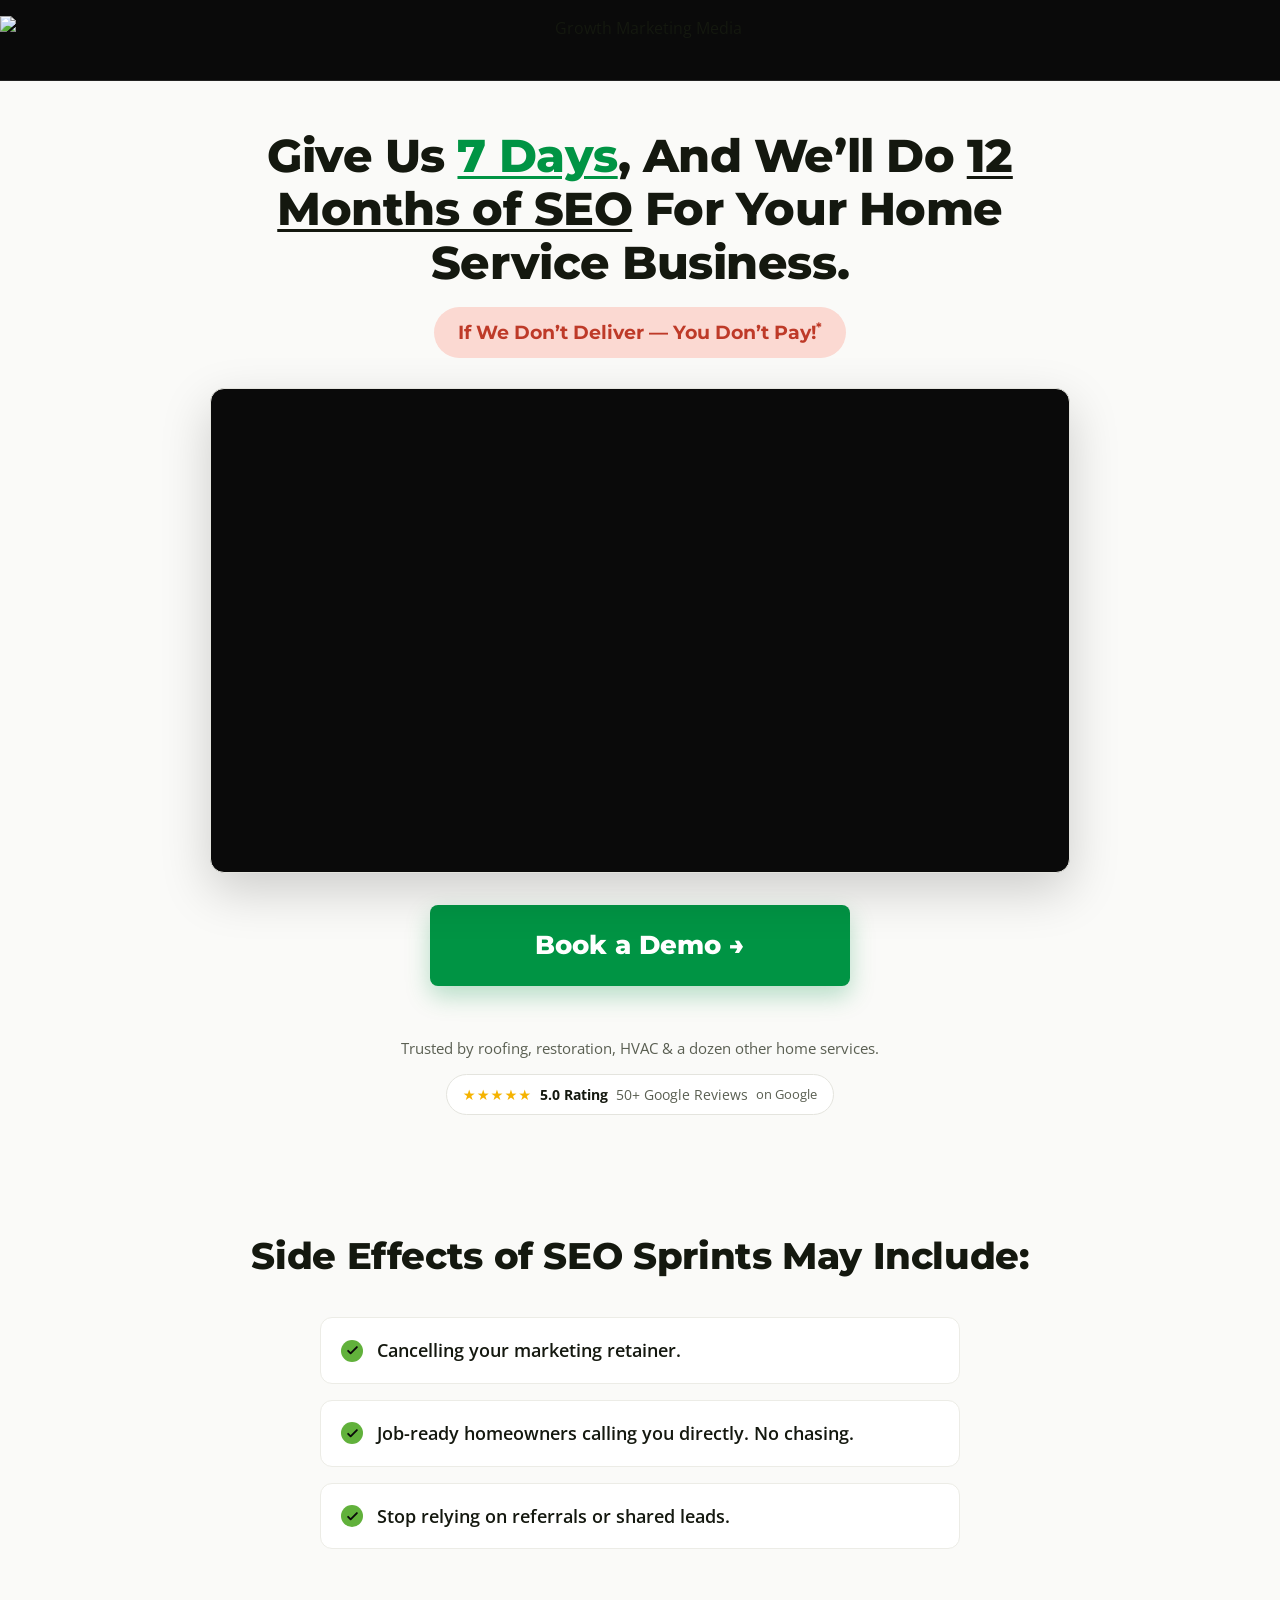
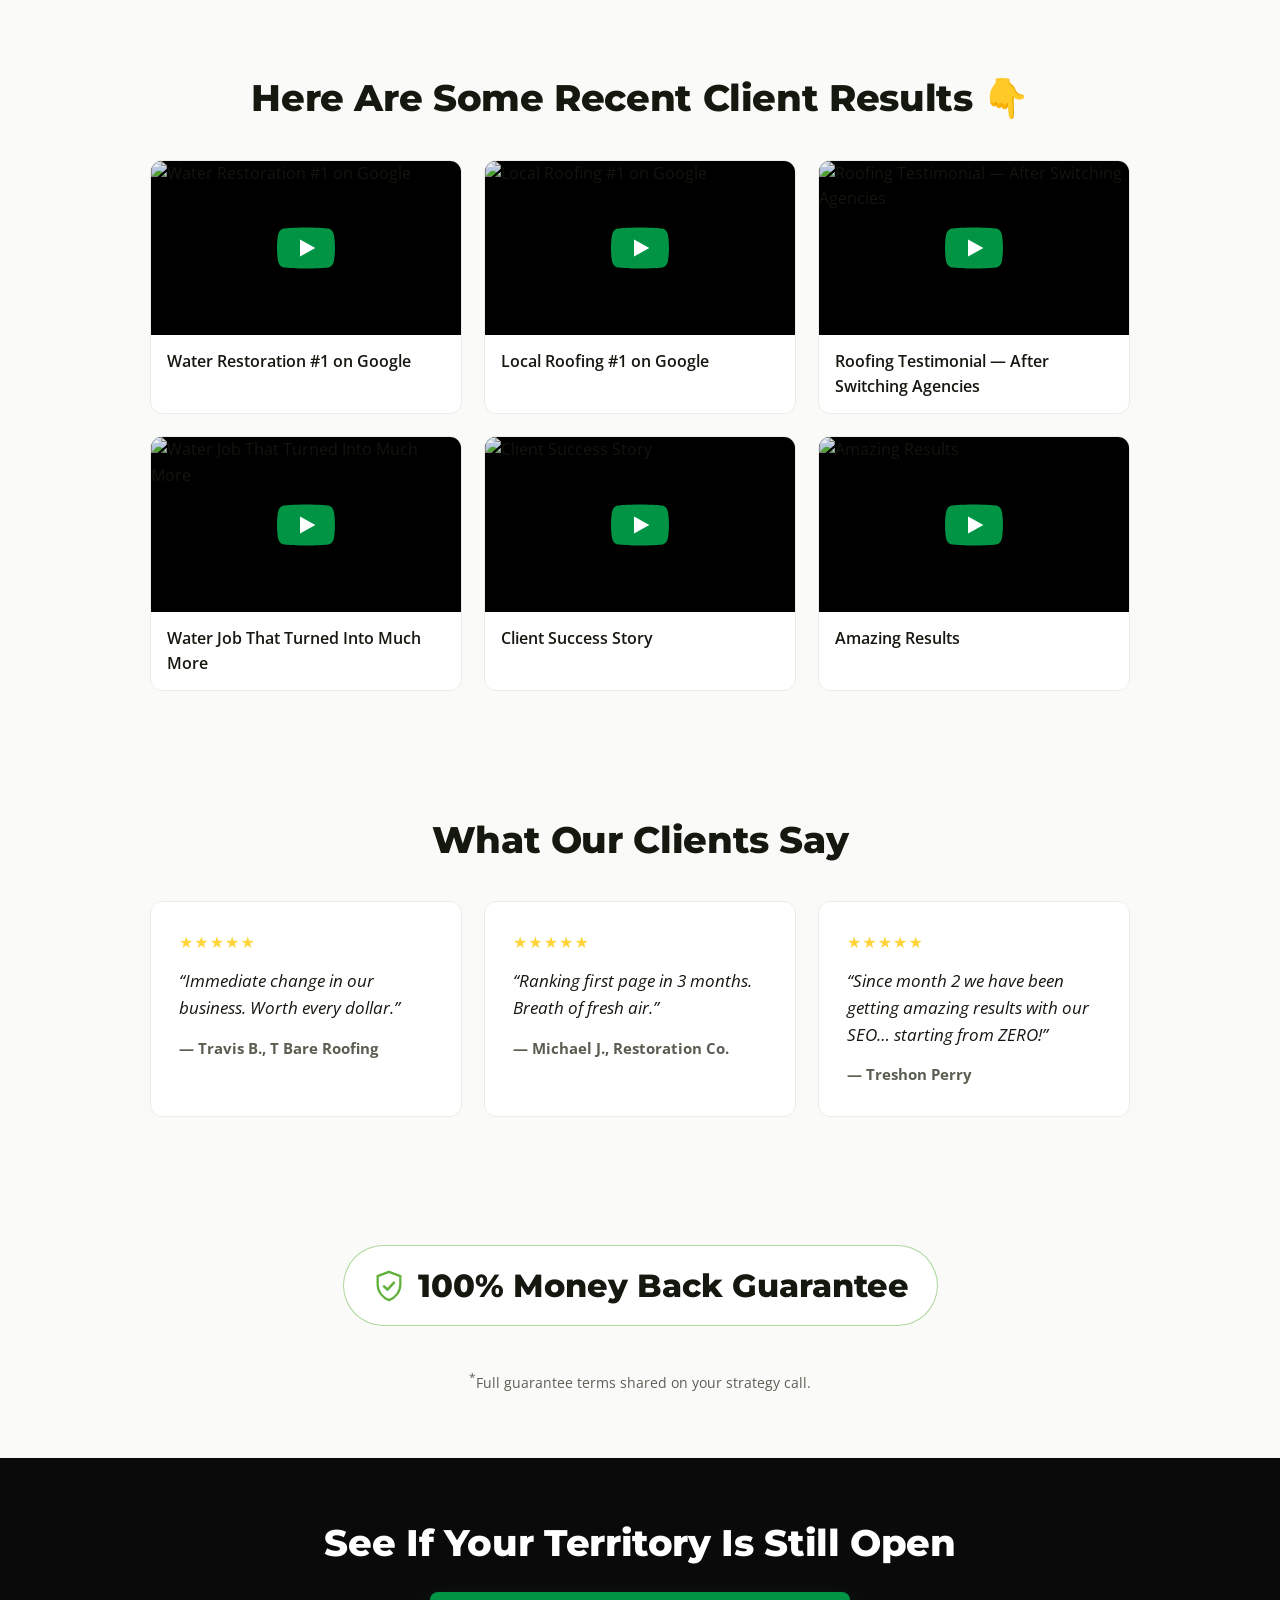
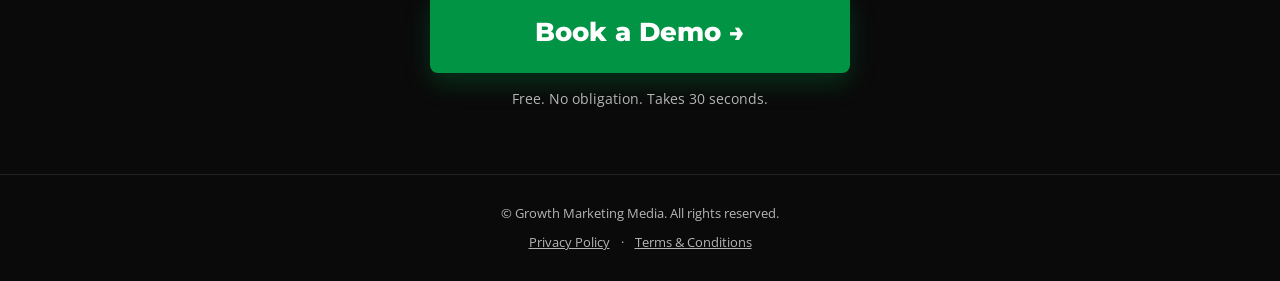
==== commit 16dcf482: "Send the hero CTA straight to the calendar, and swap in the Vidalytics VSL Book a Demo now lands on " ====
--- a/index.html
+++ b/index.html
@@ -12,11 +12,6 @@
   <link href="https://fonts.googleapis.com/css2?family=Montserrat:wght@700;800&family=Open+Sans:wght@400;700&display=swap" rel="stylesheet" />
 
   <link rel="stylesheet" href="styles.css" />
-
-  <!-- ============ Wistia VSL player ============ -->
-  <script src="https://fast.wistia.com/player.js" async></script>
-  <script src="https://fast.wistia.com/embed/tet7ooa6ew.js" async type="module"></script>
-  <style>wistia-player[media-id='tet7ooa6ew']:not(:defined) { background: center / contain no-repeat url('https://fast.wistia.com/embed/medias/tet7ooa6ew/swatch'); display: block; filter: blur(5px); padding-top: 56.25%; }</style>
 
   <!-- ============ Google Tag Manager (placeholder — replace GTM-XXXXXXX) ============ -->
   <script>
@@ -70,8 +65,21 @@
       <h1>Give Us <u class="hl-green">7 Days</u>, And We&rsquo;ll Do <u>12 Months of SEO</u> For Your Home Service Business.</h1>
       <p class="pill-subhead">If We Don&rsquo;t Deliver &mdash; You Don&rsquo;t Pay!<sup>*</sup></p>
       <div class="video-slot">
-        <div class="video-frame">
-          <wistia-player media-id="tet7ooa6ew" aspect="1.7777777777777777"></wistia-player>
+        <div class="video-frame video-frame--embed">
+          <!-- Vidalytics VSL. The div carries its own 56.25% padding box, so the
+               frame must not also set an aspect ratio — see .video-frame--embed. -->
+          <div id="vidalytics_embed_N__IC14sLLKhybwS" style="width: 100%; position:relative; padding-top: 56.25%;"></div>
+          <script type="text/javascript">
+          (function (v, i, d, a, l, y, t, c, s) {
+              y='_'+d.toLowerCase();c=d+'L';if(!v[d]){v[d]={};}if(!v[c]){v[c]={};}if(!v[y]){v[y]={};}var vl='Loader',vli=v[y][vl],vsl=v[c][vl + 'Script'],vlf=v[c][vl + 'Loaded'],ve='Embed';
+              if (!vsl){vsl=function(u,cb){
+                  if(t){cb();return;}s=i.createElement("script");s.type="text/javascript";s.async=1;s.src=u;
+                  if(s.readyState){s.onreadystatechange=function(){if(s.readyState==="loaded"||s.readyState=="complete"){s.onreadystatechange=null;vlf=1;cb();}};}else{s.onload=function(){vlf=1;cb();};}
+                  i.getElementsByTagName("head")[0].appendChild(s);
+              };}
+              vsl(l+'loader.min.js',function(){if(!vli){var vlc=v[c][vl];vli=new vlc();}vli.loadScript(l+'player.min.js',function(){var vec=v[d][ve];t=new vec();t.run(a);});});
+          })(window, document, 'Vidalytics', 'vidalytics_embed_N__IC14sLLKhybwS', 'https://fast.vidalytics.com/embeds/fY_U5l7k/N__IC14sLLKhybwS/');
+          </script>
         </div>
       </div>
       <a class="btn btn-lg btn-cta video-cta" href="book-now.html">Book a Demo &rarr;</a>
--- a/styles.css
+++ b/styles.css
@@ -273,8 +273,10 @@
   border: 1px solid #E4E4DE;
 }
 .video-frame iframe,
-.video-frame video,
-.video-frame wistia-player { position: absolute; inset: 0; width: 100%; height: 100%; border: 0; }
+.video-frame video { position: absolute; inset: 0; width: 100%; height: 100%; border: 0; }
+/* Embeds that size themselves with their own padding box (Vidalytics) must not
+   sit inside a second aspect ratio, or the two stack and leave dead space. */
+.video-frame--embed { aspect-ratio: auto; }
 .video-placeholder {
   position: absolute; inset: 0;
   display: flex; flex-direction: column;
@@ -296,39 +298,6 @@
 /* The form starts hidden and is revealed by the hero CTA. [hidden] alone would
    do it; this guards against a later display rule on .multistep winning out. */
 .multistep[hidden] { display: none; }
-
-/* ---------- book-now.html: pre-calendar capture card ---------- */
-.capture {
-  max-width: 560px;
-  margin: 0 auto 34px;
-  background: #fff;
-  border: 1px solid #E4E4DE;
-  border-radius: 14px;
-  box-shadow: 0 14px 40px rgba(0,0,0,0.28);
-  text-align: left;
-  padding: 26px 26px 22px;
-}
-.capture[hidden], .calendar-wrap[hidden] { display: none; }
-.capture-lead {
-  font-family: var(--font-head);
-  font-weight: 700;
-  font-size: 1.02rem;
-  color: var(--text-on-light);
-  margin-bottom: 16px;
-}
-/* Two-up on desktop, stacked once there is no room for it. */
-.capture-row { display: grid; grid-template-columns: 1fr 1fr; gap: 12px; }
-@media (max-width: 480px) { .capture-row { grid-template-columns: 1fr; } }
-.capture .ms-label-top {
-  display: block;
-  font-family: var(--font-head);
-  font-weight: 700;
-  font-size: 0.9rem;
-  color: var(--text-on-light);
-  margin: 14px 0 6px;
-}
-.capture-row .ms-label-top { margin-top: 0; }
-.capture-submit { width: 100%; max-width: none; margin-top: 18px; }
 
 .hl-yellow { color: var(--yellow); }
 .hl-green { color: var(--cta); }
